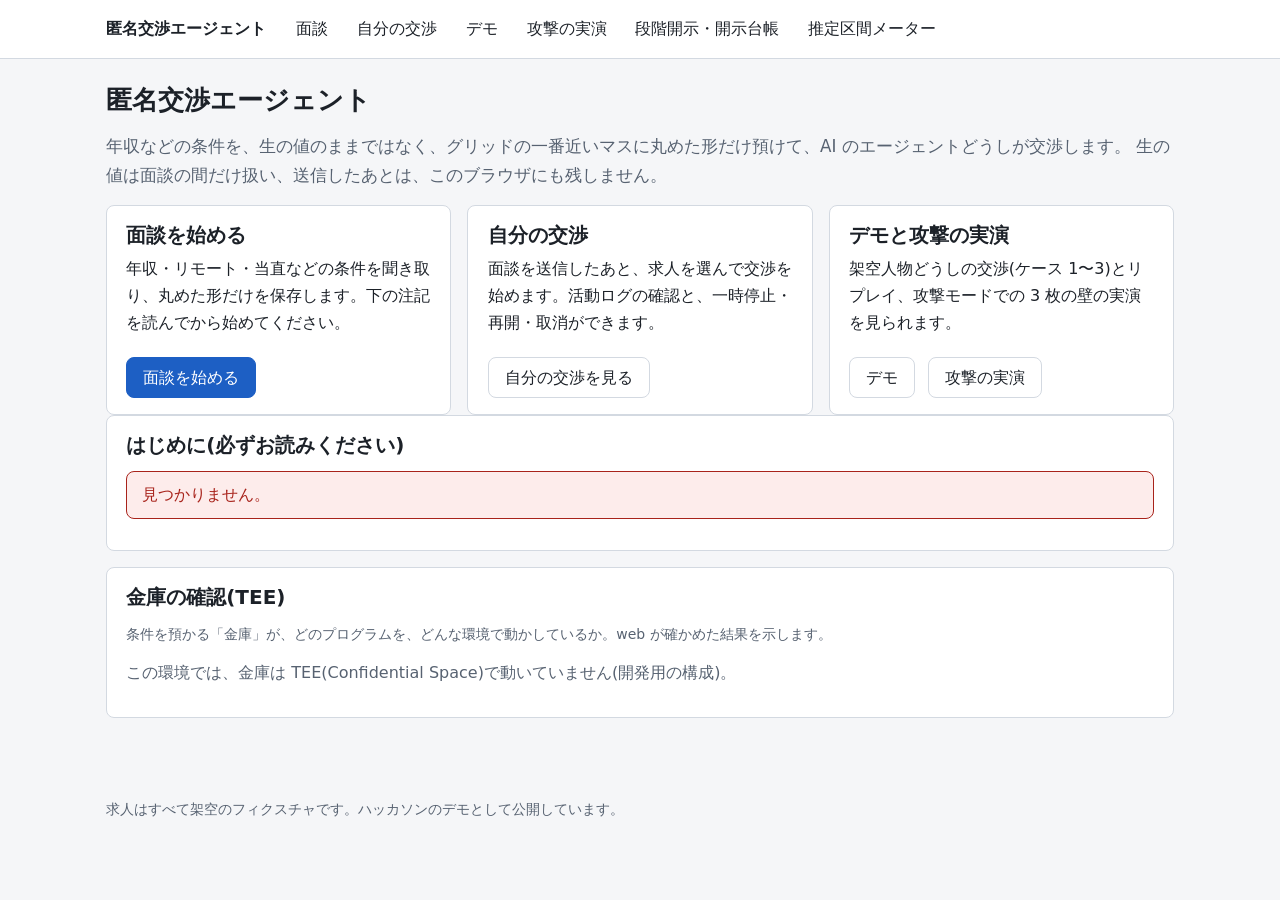
==== static/index.html @ fbdb7b8e "feat: 入口に「金庫の確認(TEE)」の区画（attestation の検証結果・claims・コミットとの対応・言えること/言えないこと・自分で確かめる手順。設計 §9 の 6） web の G" ====
<!doctype html>
<html lang="ja">
<head>
  <meta charset="utf-8">
  <meta name="viewport" content="width=device-width, initial-scale=1">
  <title>匿名交渉エージェント</title>
  <link rel="icon" href="data:,">
  <link rel="stylesheet" href="/static/app.css">
  <script type="module" src="/static/index.js"></script>
</head>
<body>
  <header class="site-header">
    <div class="inner">
      <a class="brand" href="/" aria-current="page">匿名交渉エージェント</a>
      <nav class="site-nav" aria-label="主なページ">
        <a href="/interview">面談</a>
        <a href="/me">自分の交渉</a>
        <a href="/demo">デモ</a>
        <a href="/attack">攻撃の実演</a>
        <a href="/me#slot-stages" data-slot="nav-stages">段階開示・開示台帳</a>
        <a href="/attack#slot-meter" data-slot="nav-meter">推定区間メーター</a>
      </nav>
    </div>
  </header>

  <main>
    <h1>匿名交渉エージェント</h1>
    <p class="lead">
      年収などの条件を、生の値のままではなく、グリッドの一番近いマスに丸めた形だけ預けて、AI のエージェントどうしが交渉します。
      生の値は面談の間だけ扱い、送信したあとは、このブラウザにも残しません。
    </p>

    <div class="grid cols-3">
      <section class="card link-card" aria-labelledby="start-title">
        <h2 id="start-title">面談を始める</h2>
        <p>年収・リモート・当直などの条件を聞き取り、丸めた形だけを保存します。下の注記を読んでから始めてください。</p>
        <a class="btn btn-primary" href="/interview">面談を始める</a>
      </section>
      <section class="card link-card" aria-labelledby="me-title">
        <h2 id="me-title">自分の交渉</h2>
        <p>面談を送信したあと、求人を選んで交渉を始めます。活動ログの確認と、一時停止・再開・取消ができます。</p>
        <a class="btn" href="/me">自分の交渉を見る</a>
      </section>
      <section class="card link-card" aria-labelledby="demo-title">
        <h2 id="demo-title">デモと攻撃の実演</h2>
        <p>架空人物どうしの交渉(ケース 1〜3)とリプレイ、攻撃モードでの 3 枚の壁の実演を見られます。</p>
        <div class="row">
          <a class="btn" href="/demo">デモ</a>
          <a class="btn" href="/attack">攻撃の実演</a>
        </div>
      </section>
    </div>

    <section class="card" id="notice" aria-labelledby="notice-title">
      <h2 id="notice-title">はじめに(必ずお読みください)</h2>
      <div id="notice-body"><p class="muted">読み込み中…</p></div>
    </section>

    <section class="card" id="tee" aria-labelledby="tee-title">
      <h2 id="tee-title">金庫の確認(TEE)</h2>
      <p class="small muted">
        条件を預かる「金庫」が、どのプログラムを、どんな環境で動かしているか。web が確かめた結果を示します。
      </p>
      <div id="tee-body"><p class="muted">読み込み中…</p></div>
    </section>
  </main>

  <footer class="site-footer">
    <p>求人はすべて架空のフィクスチャです。ハッカソンのデモとして公開しています。</p>
  </footer>
</body>
</html>
---- static/app.css ----
/* 画面の共通のスタイル。フレームワーク・CDN・外部フォントは使わない。HTML にインラインのスタイルは書かない(CSP: style-src 'self')。 */

:root {
  color-scheme: light dark;
  --bg: #f5f6f8;
  --surface: #ffffff;
  --surface-2: #eef0f4;
  --text: #1c2128;
  --muted: #576271;
  --border: #d3d9e1;
  --accent: #1d5fc4;
  --accent-text: #ffffff;
  --ok: #14693f;
  --ok-bg: #e2f3ea;
  --warn: #7d4a00;
  --warn-bg: #fff1d6;
  --danger: #a8231b;
  --danger-bg: #fdeceb;
  --info: #1a56b0;
  --info-bg: #e5edfa;
  --replay: #5e3592;
  --replay-bg: #efe6fa;
  --radius: 8px;
  --font: "Hiragino Sans", "Hiragino Kaku Gothic ProN", "Yu Gothic UI", "Yu Gothic", Meiryo, system-ui, -apple-system, "Segoe UI", sans-serif;
  --mono: ui-monospace, SFMono-Regular, Menlo, Consolas, "Courier New", monospace;
}

@media (prefers-color-scheme: dark) {
  :root {
    --bg: #11151a;
    --surface: #1a2027;
    --surface-2: #232b34;
    --text: #e6e9ee;
    --muted: #9ba6b3;
    --border: #35414e;
    --accent: #78a9f2;
    --accent-text: #0d1722;
    --ok: #62cc95;
    --ok-bg: #143323;
    --warn: #f0b95b;
    --warn-bg: #3a2a0c;
    --danger: #f1857d;
    --danger-bg: #3d1a18;
    --info: #86b2f4;
    --info-bg: #162a47;
    --replay: #c3a1f0;
    --replay-bg: #2c2040;
  }
}

* { box-sizing: border-box; }

html { -webkit-text-size-adjust: 100%; }

body {
  margin: 0;
  background: var(--bg);
  color: var(--text);
  font-family: var(--font);
  font-size: 16px;
  line-height: 1.7;
}

a { color: var(--accent); }
a:hover { text-decoration-thickness: 2px; }

:focus-visible { outline: 3px solid var(--accent); outline-offset: 2px; }

h1, h2, h3 { line-height: 1.35; margin: 0 0 0.6em; }
h1 { font-size: 1.6rem; }
h2 { font-size: 1.25rem; }
h3 { font-size: 1.05rem; }
p { margin: 0 0 0.9em; }
ul, ol { margin: 0 0 0.9em; padding-left: 1.4em; }
code, pre, textarea.mono { font-family: var(--mono); font-size: 0.88rem; }
details pre { max-height: 24rem; }
pre {
  margin: 0 0 0.9em;
  padding: 0.75em 0.9em;
  background: var(--surface-2);
  border: 1px solid var(--border);
  border-radius: var(--radius);
  overflow: auto;
  white-space: pre-wrap;
  word-break: break-word;
}

.muted { color: var(--muted); }
.small { font-size: 0.875rem; }
.hidden { display: none !important; }
[hidden] { display: none !important; }
.visually-hidden {
  position: absolute; width: 1px; height: 1px; margin: -1px; padding: 0; overflow: hidden;
  clip: rect(0 0 0 0); white-space: nowrap; border: 0;
}

/* ---- ページの枠 ---- */

.site-header {
  background: var(--surface);
  border-bottom: 1px solid var(--border);
}
.site-header .inner {
  max-width: 1100px;
  margin: 0 auto;
  padding: 0.7rem 1rem;
  display: flex;
  flex-wrap: wrap;
  align-items: center;
  gap: 0.5rem 1.2rem;
}
.brand { font-weight: 700; color: var(--text); text-decoration: none; }
.site-nav { display: flex; flex-wrap: wrap; gap: 0.25rem 0.4rem; }
.site-nav a {
  padding: 0.25rem 0.7rem;
  border-radius: 999px;
  text-decoration: none;
  color: var(--text);
}
.site-nav a:hover { background: var(--surface-2); }
.site-nav a[aria-current="page"] { background: var(--accent); color: var(--accent-text); }

main { max-width: 1100px; margin: 0 auto; padding: 1.5rem 1rem 4rem; }
.site-footer { max-width: 1100px; margin: 0 auto; padding: 0 1rem 2.5rem; color: var(--muted); font-size: 0.875rem; }

.lead { color: var(--muted); font-size: 1.05rem; }

/* ---- 部品 ---- */

.card {
  background: var(--surface);
  border: 1px solid var(--border);
  border-radius: var(--radius);
  padding: 1rem 1.2rem;
  margin: 0 0 1rem;
}
.card > :last-child { margin-bottom: 0; }
.card h2 { margin-top: 0; }

.grid { display: grid; gap: 1rem; }
.grid.cols-3 { grid-template-columns: repeat(auto-fit, minmax(240px, 1fr)); }
.grid.cols-2 { grid-template-columns: repeat(auto-fit, minmax(300px, 1fr)); }
.grid > .card { margin: 0; }

.link-card { display: flex; flex-direction: column; gap: 0.4rem; }
.link-card h2 { margin: 0; }
.link-card .btn { align-self: flex-start; margin-top: auto; }

.stack > * + * { margin-top: 0.8rem; }
.row { display: flex; flex-wrap: wrap; align-items: center; gap: 0.5rem 0.8rem; }
.row.between { justify-content: space-between; }

.btn {
  display: inline-block;
  font: inherit;
  padding: 0.45rem 1rem;
  border: 1px solid var(--border);
  border-radius: var(--radius);
  background: var(--surface);
  color: var(--text);
  cursor: pointer;
  text-decoration: none;
  line-height: 1.5;
}
.btn:hover { background: var(--surface-2); }
.btn:disabled, .btn[aria-disabled="true"] { opacity: 0.5; cursor: not-allowed; }
.btn-primary { background: var(--accent); border-color: var(--accent); color: var(--accent-text); }
.btn-primary:hover { background: var(--accent); filter: brightness(1.1); }
.btn-danger { border-color: var(--danger); color: var(--danger); }
.btn-danger:hover { background: var(--danger-bg); }
.btn-quiet { border-color: transparent; background: transparent; color: var(--accent); }
.btn-small { padding: 0.15rem 0.6rem; font-size: 0.875rem; }

.field { display: block; margin: 0 0 1rem; }
.field > .label { display: block; font-weight: 600; margin-bottom: 0.25rem; }
.field > .hint { display: block; color: var(--muted); font-size: 0.875rem; margin-top: 0.2rem; }
input[type="text"], input[type="number"], select, textarea {
  font: inherit;
  width: 100%;
  max-width: 100%;
  padding: 0.45rem 0.6rem;
  border: 1px solid var(--border);
  border-radius: var(--radius);
  background: var(--surface);
  color: var(--text);
}
input[type="number"] { max-width: 14rem; }
select { max-width: 24rem; }
textarea { min-height: 7rem; resize: vertical; }
textarea.mono { min-height: 16rem; line-height: 1.5; }
.counter { text-align: right; color: var(--muted); font-size: 0.8rem; }
.check { display: flex; gap: 0.5rem; align-items: flex-start; margin: 0 0 0.6rem; }
.check input { margin-top: 0.45rem; }

.msg {
  padding: 0.6rem 0.9rem;
  border-radius: var(--radius);
  border: 1px solid transparent;
  margin: 0 0 0.9rem;
}
.msg-error { background: var(--danger-bg); color: var(--danger); border-color: var(--danger); }
.msg-warn { background: var(--warn-bg); color: var(--warn); border-color: var(--warn); }
.msg-ok { background: var(--ok-bg); color: var(--ok); border-color: var(--ok); }
.msg-info { background: var(--info-bg); color: var(--info); border-color: var(--info); }

.badge {
  display: inline-block;
  padding: 0 0.55rem;
  border-radius: 999px;
  font-size: 0.8rem;
  font-weight: 600;
  border: 1px solid var(--border);
  background: var(--surface-2);
  color: var(--muted);
  white-space: nowrap;
}
.badge-ok { background: var(--ok-bg); color: var(--ok); border-color: var(--ok); }
.badge-warn { background: var(--warn-bg); color: var(--warn); border-color: var(--warn); }
.badge-danger { background: var(--danger-bg); color: var(--danger); border-color: var(--danger); }
.badge-info { background: var(--info-bg); color: var(--info); border-color: var(--info); }
.badge-replay { background: var(--replay-bg); color: var(--replay); border-color: var(--replay); }

.banner {
  padding: 0.7rem 1rem;
  border-radius: var(--radius);
  margin: 0 0 1rem;
  font-weight: 600;
  border: 2px solid;
}
.banner-replay { background: var(--replay-bg); color: var(--replay); border-color: var(--replay); }
.banner-live { background: var(--info-bg); color: var(--info); border-color: var(--info); }

.spinner {
  display: inline-block;
  width: 1em; height: 1em;
  border: 2px solid var(--border);
  border-top-color: var(--accent);
  border-radius: 50%;
  vertical-align: -0.15em;
  margin-right: 0.4em;
  animation: spin 0.9s linear infinite;
}
@keyframes spin { to { transform: rotate(360deg); } }
@media (prefers-reduced-motion: reduce) { .spinner { animation: none; } }

/* ---- 組み合わせ・活動ログ ---- */

.pkg { display: inline-flex; flex-wrap: wrap; gap: 0.25rem; vertical-align: middle; }
.chip {
  display: inline-flex;
  gap: 0.35em;
  padding: 0 0.5rem;
  border-radius: 6px;
  background: var(--surface-2);
  border: 1px solid var(--border);
  font-size: 0.85rem;
  line-height: 1.6;
}
.chip .chip-label { color: var(--muted); }

.activity { list-style: none; margin: 0; padding: 0; max-height: 32rem; overflow-y: auto; }
.activity:empty { display: none; }
.entry {
  display: grid;
  grid-template-columns: 2.6rem 1fr;
  gap: 0.1rem 0.6rem;
  padding: 0.5rem 0.2rem;
  border-bottom: 1px solid var(--border);
}
.entry:last-child { border-bottom: 0; }
.entry-seq { color: var(--muted); font-size: 0.8rem; text-align: right; padding-top: 0.15rem; }
.entry-head { display: flex; flex-wrap: wrap; align-items: center; gap: 0.3rem 0.6rem; }
.entry-actor { font-size: 0.8rem; color: var(--muted); }
.entry-action { font-weight: 700; }
.entry-body { grid-column: 2; }
.entry.actor-counterparty .entry-action { color: var(--info); }
.entry.actor-system { background: var(--surface-2); }
.entry.action-invalid .entry-action { color: var(--danger); }
.empty-note { color: var(--muted); margin: 0; }

.panels { display: grid; gap: 1rem; grid-template-columns: repeat(auto-fit, minmax(320px, 1fr)); }
.panels > .card { margin: 0; min-width: 0; }

.result-box {
  border: 2px solid var(--ok);
  background: var(--ok-bg);
  border-radius: var(--radius);
  padding: 0.7rem 1rem;
  margin: 0 0 1rem;
}
.result-box.none { border-color: var(--muted); background: var(--surface-2); }

/* ---- 面談の手順 ---- */

.steps {
  display: flex;
  flex-wrap: wrap;
  gap: 0.35rem;
  list-style: none;
  padding: 0;
  margin: 0 0 1.2rem;
  counter-reset: step;
}
.steps li { counter-increment: step; }
.steps button {
  font: inherit;
  font-size: 0.85rem;
  border: 1px solid var(--border);
  background: var(--surface);
  color: var(--muted);
  border-radius: 999px;
  padding: 0.1rem 0.7rem;
  cursor: default;
}
.steps button::before { content: counter(step) ". "; }
.steps button[aria-current="step"] { background: var(--accent); border-color: var(--accent); color: var(--accent-text); font-weight: 700; }
.steps button.done { color: var(--text); cursor: pointer; }
.steps button.done:hover { background: var(--surface-2); }

.pair { border-top: 1px solid var(--border); padding-top: 0.8rem; margin-top: 0.8rem; }
.option {
  border: 1px solid var(--border);
  border-radius: var(--radius);
  padding: 0.6rem 0.8rem;
  margin: 0.5rem 0;
  background: var(--surface);
}
.option .answers { display: flex; flex-wrap: wrap; gap: 0.3rem 1rem; margin-top: 0.4rem; }
.option label { display: inline-flex; gap: 0.35rem; align-items: center; cursor: pointer; }

.entry-row {
  display: flex;
  flex-wrap: wrap;
  gap: 0.4rem 0.8rem;
  align-items: center;
  padding: 0.5rem 0;
  border-bottom: 1px solid var(--border);
}
.entry-row:last-child { border-bottom: 0; }
.entry-row .sentence { flex: 1 1 18rem; }
.entry-row.inactive .sentence { text-decoration: line-through; color: var(--muted); }

.table-wrap { overflow-x: auto; }
table { border-collapse: collapse; width: 100%; font-size: 0.92rem; }
th, td { text-align: left; padding: 0.35rem 0.6rem; border-bottom: 1px solid var(--border); vertical-align: top; }
th { color: var(--muted); font-weight: 600; white-space: nowrap; }

.job-option { display: flex; gap: 0.6rem; align-items: flex-start; padding: 0.5rem 0; border-bottom: 1px solid var(--border); }
.job-option:last-child { border-bottom: 0; }
.job-option input { margin-top: 0.5rem; }

.neg-list { list-style: none; padding: 0; margin: 0; }
.neg-item { border: 1px solid var(--border); border-radius: var(--radius); margin: 0 0 0.5rem; background: var(--surface); }
.neg-item button {
  display: block; width: 100%; text-align: left; font: inherit; color: inherit;
  background: transparent; border: 0; padding: 0.6rem 0.8rem; cursor: pointer; border-radius: var(--radius);
}
.neg-item button:hover { background: var(--surface-2); }
.neg-item[aria-current="true"] { border-color: var(--accent); border-width: 2px; }

.me-layout { display: grid; gap: 1rem; grid-template-columns: minmax(260px, 1fr) minmax(0, 2fr); align-items: start; }
@media (max-width: 800px) { .me-layout { grid-template-columns: 1fr; } }

/* ---- 段階開示(stages.js) ---- */

.stage-identity { margin: 0 0 0.8rem; }
.stage-list { list-style: none; margin: 0 0 0.9rem; padding: 0; display: grid; gap: 0.6rem; }
.stage-step {
  border: 1px solid var(--border);
  border-left-width: 5px;
  border-radius: var(--radius);
  padding: 0.6rem 0.9rem;
  background: var(--surface);
}
.stage-step.stage-done { border-left-color: var(--ok); }
.stage-step.stage-current { border-left-color: var(--accent); }
.stage-step.stage-locked { border-left-color: var(--border); color: var(--muted); }
.stage-head { display: flex; flex-wrap: wrap; align-items: center; gap: 0.3rem 0.7rem; margin-bottom: 0.3rem; }
.stage-body > :last-child { margin-bottom: 0; }
.disclosure-box {
  border: 1px dashed var(--accent);
  border-radius: var(--radius);
  background: var(--info-bg);
  padding: 0.5rem 0.8rem;
  margin: 0.5rem 0;
}
.disclosure-box.simulated { border-color: var(--warn); background: var(--warn-bg); color: var(--warn); }
.disclosure-box > :last-child { margin-bottom: 0; }
.disclosure-text { white-space: pre-wrap; word-break: break-word; }
.meet-form { margin-top: 0.6rem; }

/* ---- 開示台帳(ledger.js) ---- */

.ledger-group { margin: 0 0 1rem; }
.ledger-group h3 { margin-bottom: 0.3rem; }
.ledger-list { list-style: none; margin: 0; padding: 0; }
.ledger-item {
  display: grid;
  grid-template-columns: 8.5rem 1fr;
  gap: 0.1rem 0.7rem;
  padding: 0.4rem 0;
  border-bottom: 1px solid var(--border);
}
.ledger-item:last-child { border-bottom: 0; }
.ledger-time { padding-top: 0.15rem; }
@media (max-width: 480px) { .ledger-item { grid-template-columns: 1fr; } }

/* ---- 並べて見る画面(panels.js) ---- */

.axis-list { list-style: none; margin: 0 0 0.8rem; padding: 0; }
.axis-row { display: flex; flex-wrap: wrap; gap: 0.3rem 0.8rem; padding: 0.35rem 0; border-bottom: 1px solid var(--border); }
.axis-row:last-child { border-bottom: 0; }
.axis-name { flex: 0 0 7rem; font-weight: 600; }
.axis-cells { display: inline-flex; flex-wrap: wrap; gap: 0.3rem; }
.hidden-list { margin: 0 0 0.9rem; }

/* ---- 推定区間メーター・シミュレーション(meter.js) ---- */

.meter-claim { font-size: 1.1rem; }
#slot-meter .table-wrap, #slot-simulation .table-wrap { margin-bottom: 0.9rem; }
#simulation-result { margin-top: 1rem; }
.meter { margin: 0.8rem 0 1.2rem; }
.meter-track { display: flex; gap: 2px; padding-bottom: 1.5rem; } /* 下に、目盛りの文字の場所 */
.meter-cell {
  position: relative;
  flex: 1 1 0;
  min-width: 0;
  height: 1.6rem;
  background: var(--surface-2);
  border: 1px solid var(--border);
  border-radius: 3px;
}
.meter-cell.in-range { background: var(--accent); border-color: var(--accent); }
.meter-cell.open-end { border-style: dashed; }
.meter-tick {
  position: absolute;
  top: 100%;
  right: 0;
  transform: translateX(50%);
  margin-top: 0.2rem;
  font-size: 0.7rem;
  color: var(--muted);
  white-space: nowrap;
}
.banner-simulation { background: var(--replay-bg); color: var(--replay); border-color: var(--replay); }

/* ---- 金庫の確認(tee.js) ---- */

#tee-body h3 { margin-top: 1.2rem; }
.tee-facts { margin: 0 0 0.9rem; }
.tee-fact {
  display: grid;
  grid-template-columns: minmax(9rem, 16rem) minmax(0, 1fr);
  gap: 0.1rem 0.8rem;
  padding: 0.35rem 0;
  border-bottom: 1px solid var(--border);
}
.tee-fact:last-child { border-bottom: 0; }
.tee-fact dt { color: var(--muted); }
.tee-fact dd { margin: 0; overflow-wrap: anywhere; } /* digest・証明書のハッシュは、途中で折り返す */
@media (max-width: 480px) { .tee-fact { grid-template-columns: 1fr; } }
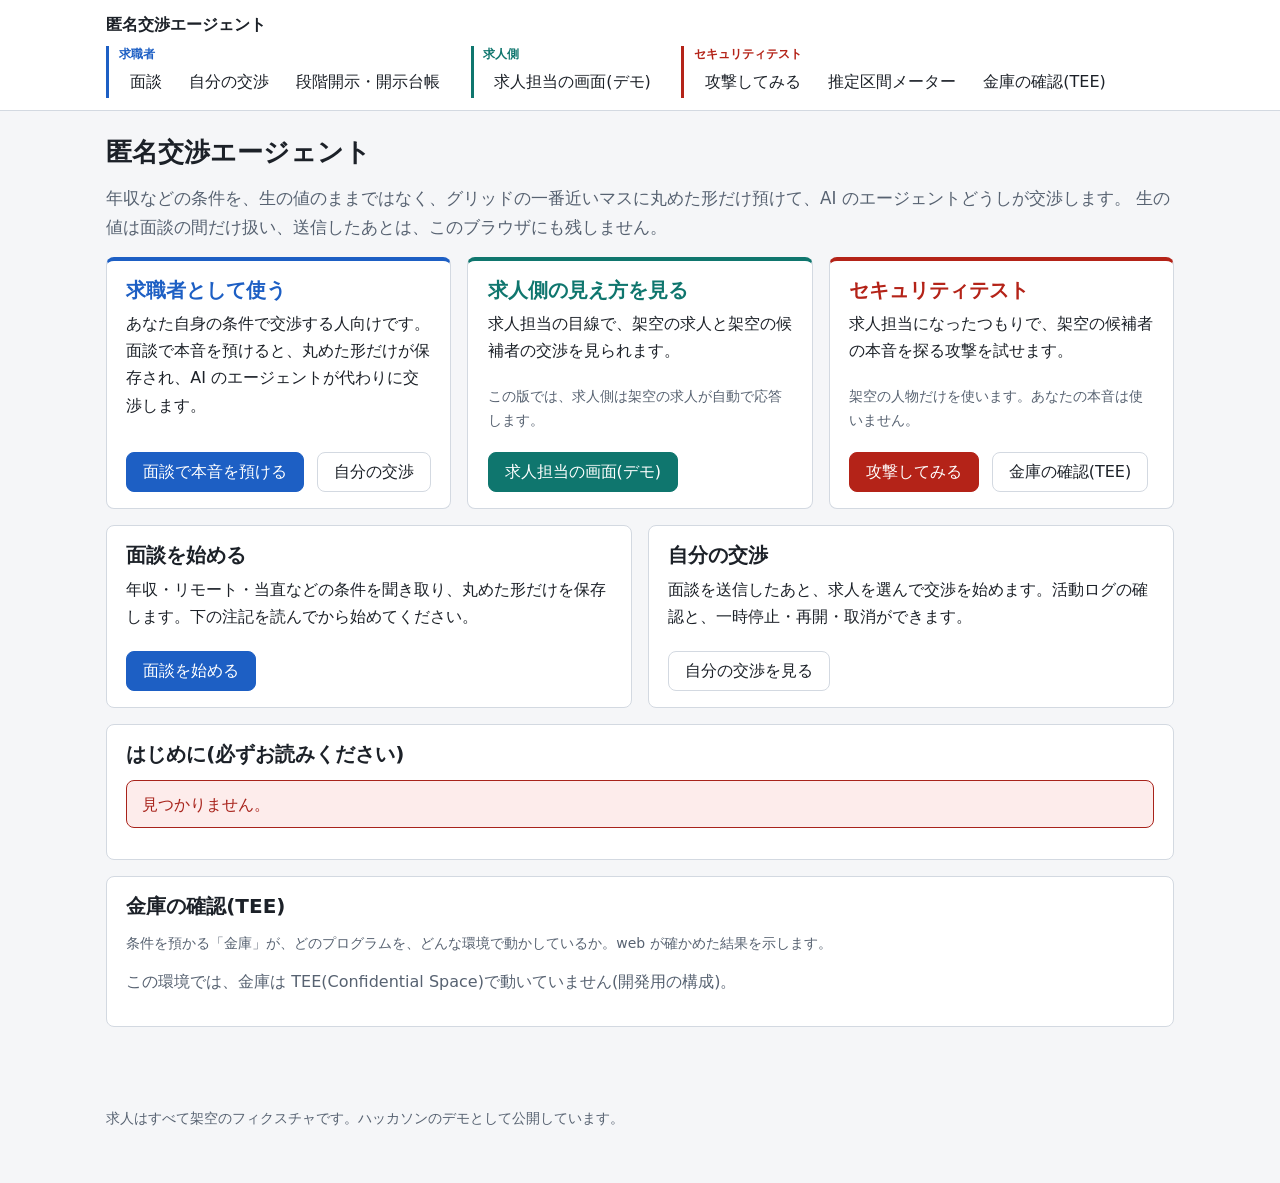
==== commit a23fcfd4: "feat: 画面を求職者・求人側・セキュリティテストの 3 つの場所に分ける（ナビ・入口・色と帯）、デモの視点の切り替えと 1 手 2 秒の再生と 1 行の要約、攻撃の画面を結果が先の順に - ナビを" ====
--- a/static/index.html
+++ b/static/index.html
@@ -13,12 +13,28 @@
     <div class="inner">
       <a class="brand" href="/" aria-current="page">匿名交渉エージェント</a>
       <nav class="site-nav" aria-label="主なページ">
-        <a href="/interview">面談</a>
-        <a href="/me">自分の交渉</a>
-        <a href="/demo">デモ</a>
-        <a href="/attack">攻撃の実演</a>
-        <a href="/me#slot-stages" data-slot="nav-stages">段階開示・開示台帳</a>
-        <a href="/attack#slot-meter" data-slot="nav-meter">推定区間メーター</a>
+        <div class="nav-group zone-seeker" role="group" aria-labelledby="nav-label-seeker">
+          <span class="nav-label" id="nav-label-seeker">求職者</span>
+          <div class="nav-links">
+            <a href="/interview">面談</a>
+            <a href="/me">自分の交渉</a>
+            <a href="/me#slot-stages" data-slot="nav-stages">段階開示・開示台帳</a>
+          </div>
+        </div>
+        <div class="nav-group zone-employer" role="group" aria-labelledby="nav-label-employer">
+          <span class="nav-label" id="nav-label-employer">求人側</span>
+          <div class="nav-links">
+            <a href="/demo">求人担当の画面(デモ)</a>
+          </div>
+        </div>
+        <div class="nav-group zone-security" role="group" aria-labelledby="nav-label-security">
+          <span class="nav-label" id="nav-label-security">セキュリティテスト</span>
+          <div class="nav-links">
+            <a href="/attack">攻撃してみる</a>
+            <a href="/attack#slot-meter" data-slot="nav-meter">推定区間メーター</a>
+            <a href="/#tee">金庫の確認(TEE)</a>
+          </div>
+        </div>
       </nav>
     </div>
   </header>
@@ -30,7 +46,35 @@
       生の値は面談の間だけ扱い、送信したあとは、このブラウザにも残しません。
     </p>
 
-    <div class="grid cols-3">
+    <div class="grid cols-3 spaced">
+      <section class="card link-card place-card zone-seeker" aria-labelledby="place-seeker-title">
+        <h2 id="place-seeker-title">求職者として使う</h2>
+        <p>あなた自身の条件で交渉する人向けです。面談で本音を預けると、丸めた形だけが保存され、AI のエージェントが代わりに交渉します。</p>
+        <div class="row">
+          <a class="btn btn-primary" href="/interview">面談で本音を預ける</a>
+          <a class="btn" href="/me">自分の交渉</a>
+        </div>
+      </section>
+      <section class="card link-card place-card zone-employer" aria-labelledby="place-employer-title">
+        <h2 id="place-employer-title">求人側の見え方を見る</h2>
+        <p>求人担当の目線で、架空の求人と架空の候補者の交渉を見られます。</p>
+        <p class="small muted">この版では、求人側は架空の求人が自動で応答します。</p>
+        <div class="row">
+          <a class="btn btn-primary" href="/demo">求人担当の画面(デモ)</a>
+        </div>
+      </section>
+      <section class="card link-card place-card zone-security" aria-labelledby="place-security-title">
+        <h2 id="place-security-title">セキュリティテスト</h2>
+        <p>求人担当になったつもりで、架空の候補者の本音を探る攻撃を試せます。</p>
+        <p class="small muted">架空の人物だけを使います。あなたの本音は使いません。</p>
+        <div class="row">
+          <a class="btn btn-primary" href="/attack">攻撃してみる</a>
+          <a class="btn" href="/#tee">金庫の確認(TEE)</a>
+        </div>
+      </section>
+    </div>
+
+    <div class="grid cols-2 spaced">
       <section class="card link-card" aria-labelledby="start-title">
         <h2 id="start-title">面談を始める</h2>
         <p>年収・リモート・当直などの条件を聞き取り、丸めた形だけを保存します。下の注記を読んでから始めてください。</p>
@@ -40,14 +84,6 @@
         <h2 id="me-title">自分の交渉</h2>
         <p>面談を送信したあと、求人を選んで交渉を始めます。活動ログの確認と、一時停止・再開・取消ができます。</p>
         <a class="btn" href="/me">自分の交渉を見る</a>
-      </section>
-      <section class="card link-card" aria-labelledby="demo-title">
-        <h2 id="demo-title">デモと攻撃の実演</h2>
-        <p>架空人物どうしの交渉(ケース 1〜3)とリプレイ、攻撃モードでの 3 枚の壁の実演を見られます。</p>
-        <div class="row">
-          <a class="btn" href="/demo">デモ</a>
-          <a class="btn" href="/attack">攻撃の実演</a>
-        </div>
       </section>
     </div>
 
--- a/static/app.css
+++ b/static/app.css
@@ -20,6 +20,13 @@
   --info-bg: #e5edfa;
   --replay: #5e3592;
   --replay-bg: #efe6fa;
+  /* 場所の色: 求職者(いまの --accent の青)・求人側(青緑)・セキュリティテスト(赤)。色の上の文字は、どの組も 4.5:1 以上(tests/test_ui_static.py が計算で確かめる) */
+  --zone-seeker: var(--accent);
+  --zone-seeker-bg: #e5edfa;
+  --zone-employer: #0f766e;
+  --zone-employer-bg: #e0f2f1;
+  --zone-security: #b42318;
+  --zone-security-bg: #fef3f2;
   --radius: 8px;
   --font: "Hiragino Sans", "Hiragino Kaku Gothic ProN", "Yu Gothic UI", "Yu Gothic", Meiryo, system-ui, -apple-system, "Segoe UI", sans-serif;
   --mono: ui-monospace, SFMono-Regular, Menlo, Consolas, "Courier New", monospace;
@@ -45,8 +52,19 @@
     --info-bg: #162a47;
     --replay: #c3a1f0;
     --replay-bg: #2c2040;
+    --zone-seeker: var(--accent);
+    --zone-seeker-bg: #162a47;
+    --zone-employer: #5eead4;
+    --zone-employer-bg: #0f2e2b;
+    --zone-security: #f97066;
+    --zone-security-bg: #3a1512;
   }
 }
+
+/* 場所の class(body・ナビの組・入口のカードに付ける)。--zone と --zone-bg が、その要素の下で、その場所の色になる。 */
+.zone-seeker { --zone: var(--zone-seeker); --zone-bg: var(--zone-seeker-bg); }
+.zone-employer { --zone: var(--zone-employer); --zone-bg: var(--zone-employer-bg); }
+.zone-security { --zone: var(--zone-security); --zone-bg: var(--zone-security-bg); }
 
 * { box-sizing: border-box; }
 
@@ -66,10 +84,11 @@
 
 :focus-visible { outline: 3px solid var(--accent); outline-offset: 2px; }
 
-h1, h2, h3 { line-height: 1.35; margin: 0 0 0.6em; }
+h1, h2, h3, h4 { line-height: 1.35; margin: 0 0 0.6em; }
 h1 { font-size: 1.6rem; }
 h2 { font-size: 1.25rem; }
 h3 { font-size: 1.05rem; }
+h4 { font-size: 1rem; }
 p { margin: 0 0 0.9em; }
 ul, ol { margin: 0 0 0.9em; padding-left: 1.4em; }
 code, pre, textarea.mono { font-family: var(--mono); font-size: 0.88rem; }
@@ -110,15 +129,31 @@
   gap: 0.5rem 1.2rem;
 }
 .brand { font-weight: 700; color: var(--text); text-decoration: none; }
-.site-nav { display: flex; flex-wrap: wrap; gap: 0.25rem 0.4rem; }
+
+/* ナビ: 求職者・求人側・セキュリティテストの 3 つの組。組ごとに小さなラベルと、場所の色の線。狭い画面では、組も、組の中のリンクも折り返す */
+.site-nav { display: flex; flex-wrap: wrap; gap: 0.5rem 1.2rem; min-width: 0; }
+.nav-group {
+  display: flex;
+  flex-direction: column;
+  gap: 0.1rem;
+  min-width: 0;
+  padding-left: 0.6rem;
+  border-left: 3px solid var(--zone);
+}
+.nav-label { font-size: 0.75rem; font-weight: 700; line-height: 1.4; color: var(--zone); }
+.nav-links { display: flex; flex-wrap: wrap; gap: 0.2rem 0.3rem; }
 .site-nav a {
-  padding: 0.25rem 0.7rem;
+  padding: 0.2rem 0.7rem;
   border-radius: 999px;
   text-decoration: none;
   color: var(--text);
 }
-.site-nav a:hover { background: var(--surface-2); }
-.site-nav a[aria-current="page"] { background: var(--accent); color: var(--accent-text); }
+.site-nav a:hover { background: var(--zone-bg); }
+.site-nav a[aria-current="page"] { background: var(--zone); color: var(--accent-text); }
+
+/* ページ上部の帯(デモ・攻撃の画面)。そのページの場所の色(body の zone-* の class) */
+.zone-band { background: var(--zone-bg); color: var(--zone); border-bottom: 2px solid var(--zone); }
+.zone-band .inner { max-width: 1100px; margin: 0 auto; padding: 0.55rem 1rem; font-weight: 600; }
 
 main { max-width: 1100px; margin: 0 auto; padding: 1.5rem 1rem 4rem; }
 .site-footer { max-width: 1100px; margin: 0 auto; padding: 0 1rem 2.5rem; color: var(--muted); font-size: 0.875rem; }
@@ -141,10 +176,17 @@
 .grid.cols-3 { grid-template-columns: repeat(auto-fit, minmax(240px, 1fr)); }
 .grid.cols-2 { grid-template-columns: repeat(auto-fit, minmax(300px, 1fr)); }
 .grid > .card { margin: 0; }
+.grid.spaced { margin-bottom: 1rem; }
 
 .link-card { display: flex; flex-direction: column; gap: 0.4rem; }
 .link-card h2 { margin: 0; }
 .link-card .btn { align-self: flex-start; margin-top: auto; }
+.link-card > .row { margin-top: auto; }
+
+/* 入口の 3 枚のカード(求職者・求人側・セキュリティテスト)。場所の色の線と見出し、主なボタンも場所の色 */
+.place-card { border-top: 4px solid var(--zone); }
+.place-card h2 { color: var(--zone); }
+.place-card .btn-primary { background: var(--zone); border-color: var(--zone); color: var(--accent-text); }
 
 .stack > * + * { margin-top: 0.8rem; }
 .row { display: flex; flex-wrap: wrap; align-items: center; gap: 0.5rem 0.8rem; }
@@ -257,28 +299,38 @@
   line-height: 1.6;
 }
 .chip .chip-label { color: var(--muted); }
-
+/* 同じ画面の直前の組み合わせから変わった項目(色だけに頼らず、太字と線の太さでも分かるようにする) */
+.chip.chip-changed { background: var(--info-bg); border-color: var(--accent); box-shadow: inset 0 0 0 1px var(--accent); font-weight: 700; }
+.chip.chip-changed .chip-label { color: var(--info); }
+
+/* 活動ログの 1 件: 1 行の要約(entry-line)が先。組み合わせの 7 項目は、1 行目を押すと開く(details)。 */
 .activity { list-style: none; margin: 0; padding: 0; max-height: 32rem; overflow-y: auto; }
 .activity:empty { display: none; }
 .entry {
   display: grid;
-  grid-template-columns: 2.6rem 1fr;
+  grid-template-columns: 2.6rem minmax(0, 1fr);
   gap: 0.1rem 0.6rem;
   padding: 0.5rem 0.2rem;
   border-bottom: 1px solid var(--border);
 }
 .entry:last-child { border-bottom: 0; }
 .entry-seq { color: var(--muted); font-size: 0.8rem; text-align: right; padding-top: 0.15rem; }
-.entry-head { display: flex; flex-wrap: wrap; align-items: center; gap: 0.3rem 0.6rem; }
-.entry-actor { font-size: 0.8rem; color: var(--muted); }
-.entry-action { font-weight: 700; }
-.entry-body { grid-column: 2; }
-.entry.actor-counterparty .entry-action { color: var(--info); }
+.entry-main { min-width: 0; }
+.entry-head { overflow-wrap: anywhere; }
+.entry-line { font-weight: 700; }
+.entry-actor { margin-left: 0.6rem; font-size: 0.8rem; color: var(--muted); }
+.entry-details > summary { cursor: pointer; }
+.entry-details[open] > summary { margin-bottom: 0.35rem; }
+.entry-table { margin: 0 0 0.2rem; }
+.entry-body { margin-top: 0.15rem; }
+.entry-body > * + * { margin-top: 0.2rem; }
+.entry.actor-counterparty .entry-line { color: var(--info); }
 .entry.actor-system { background: var(--surface-2); }
-.entry.action-invalid .entry-action { color: var(--danger); }
+.entry.action-invalid .entry-line { color: var(--danger); }
 .empty-note { color: var(--muted); margin: 0; }
 
 .panels { display: grid; gap: 1rem; grid-template-columns: repeat(auto-fit, minmax(320px, 1fr)); }
+.panels.panels-single { grid-template-columns: minmax(0, 1fr); }
 .panels > .card { margin: 0; min-width: 0; }
 
 .result-box {
@@ -459,3 +511,20 @@
 .tee-fact dt { color: var(--muted); }
 .tee-fact dd { margin: 0; overflow-wrap: anywhere; } /* digest・証明書のハッシュは、途中で折り返す */
 @media (max-width: 480px) { .tee-fact { grid-template-columns: 1fr; } }
+
+/* ---- デモ: 視点の切り替え(求人側の画面・求職者の画面・並べて比べる) ---- */
+
+.view-switch { display: flex; flex-wrap: wrap; gap: 0.4rem; margin: 0 0 0.6rem; }
+.view-switch .btn[aria-pressed="true"] { background: var(--zone); border-color: var(--zone); color: var(--accent-text); font-weight: 700; }
+.view-note { margin: 0 0 1rem; }
+
+/* ---- 攻撃の画面: 結果が先(実演 → メーターとシミュレーションの比べ → 自分の言葉 → 3 枚の壁) ---- */
+
+.part-title { margin: 1.8rem 0 0.8rem; font-size: 1.35rem; }
+/* 広い画面では横に 2 つ、狭い画面では縦に並べる(min() で、狭い画面でも枠からはみ出さない) */
+.compare { display: grid; gap: 1rem; grid-template-columns: repeat(auto-fit, minmax(min(100%, 420px), 1fr)); margin: 0 0 1rem; }
+.compare > .card { margin: 0; min-width: 0; }
+.examples { display: flex; flex-wrap: wrap; gap: 0.4rem; margin: 0 0 0.8rem; }
+.examples .btn { text-align: left; }
+details.wall > summary { cursor: pointer; font-weight: 700; font-size: 1.05rem; }
+details.wall[open] > summary { margin-bottom: 0.8rem; }
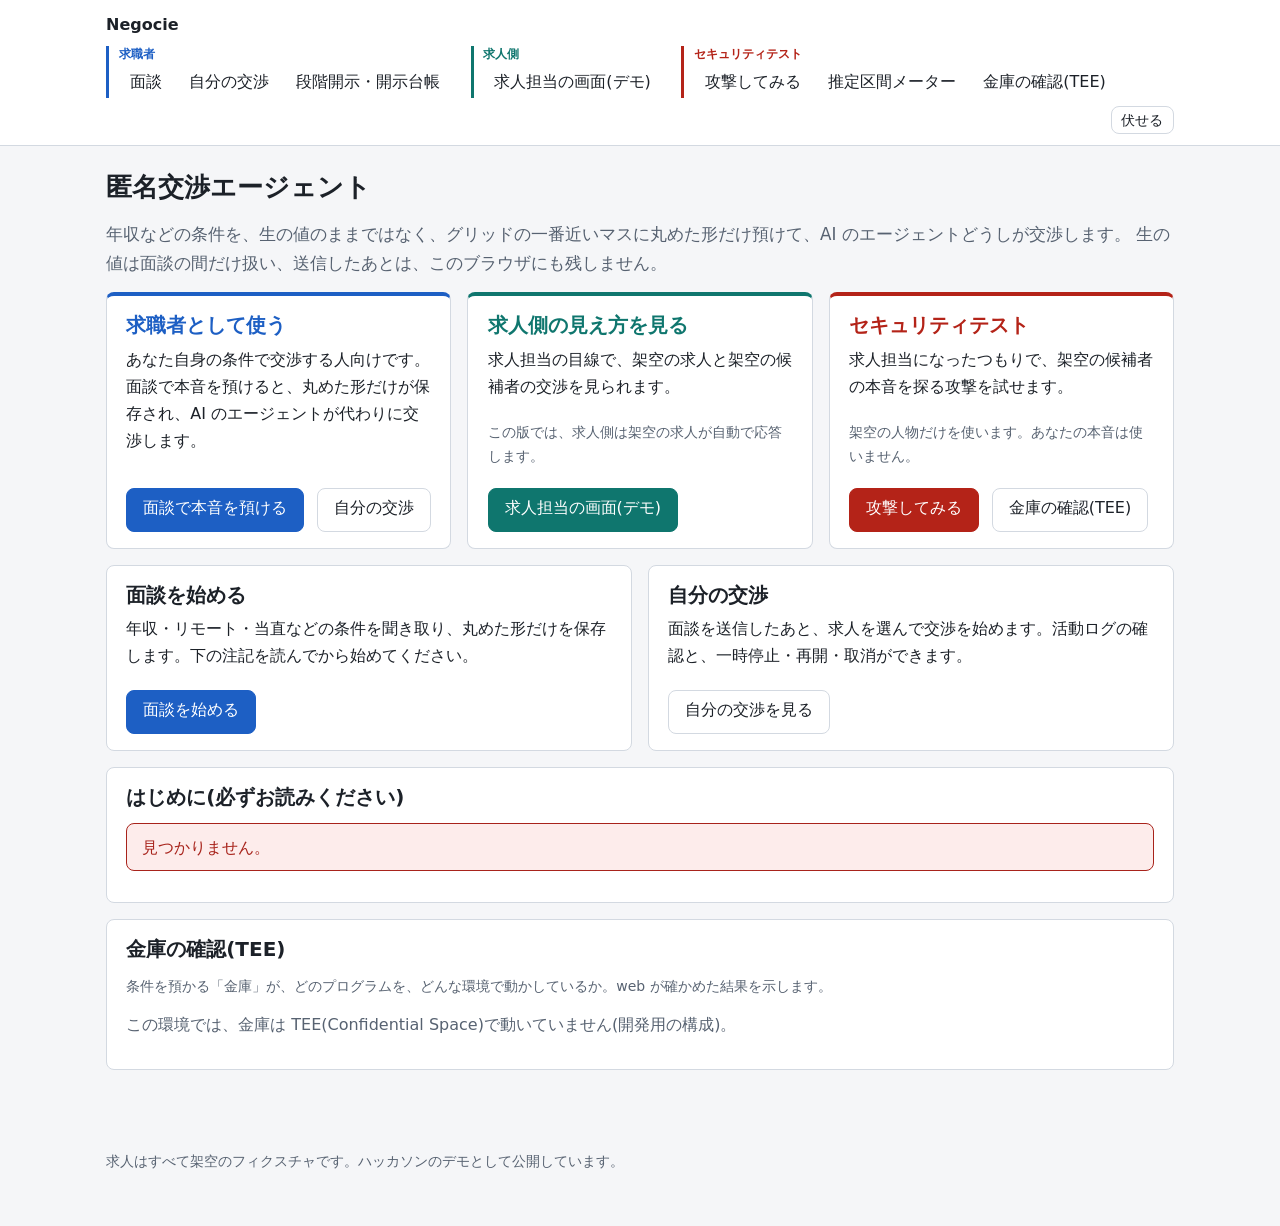
==== commit caed82d2: "feat(ui): Negocie の共通層（トークン・伏せる・現在地と状態の箱・製品名と題名）を 5 ページに入れる DESIGN.md §4.11・§6・§9。ナビの 3 つの組・入口のカード・帯" ====
--- a/static/index.html
+++ b/static/index.html
@@ -3,7 +3,7 @@
 <head>
   <meta charset="utf-8">
   <meta name="viewport" content="width=device-width, initial-scale=1">
-  <title>匿名交渉エージェント</title>
+  <title>Negocie</title>
   <link rel="icon" href="data:,">
   <link rel="stylesheet" href="/static/app.css">
   <script type="module" src="/static/index.js"></script>
@@ -11,7 +11,7 @@
 <body>
   <header class="site-header">
     <div class="inner">
-      <a class="brand" href="/" aria-current="page">匿名交渉エージェント</a>
+      <a class="brand" href="/" aria-current="page">Negocie</a>
       <nav class="site-nav" aria-label="主なページ">
         <div class="nav-group zone-seeker" role="group" aria-labelledby="nav-label-seeker">
           <span class="nav-label" id="nav-label-seeker">求職者</span>
@@ -36,6 +36,7 @@
           </div>
         </div>
       </nav>
+      <button id="veil-button" class="btn btn-small veil-button" type="button" aria-controls="veil">伏せる</button>
     </div>
   </header>
 
@@ -104,5 +105,6 @@
   <footer class="site-footer">
     <p>求人はすべて架空のフィクスチャです。ハッカソンのデモとして公開しています。</p>
   </footer>
+  <div id="veil" class="veil" hidden tabindex="0" role="button" aria-label="伏せています。押すと画面に戻ります"></div>
 </body>
 </html>
--- a/static/app.css
+++ b/static/app.css
@@ -528,3 +528,99 @@
 .examples .btn { text-align: left; }
 details.wall > summary { cursor: pointer; font-weight: 700; font-size: 1.05rem; }
 details.wall[open] > summary { margin-bottom: 0.8rem; }
+
+/* ======================================================================
+   Negocie(製品版の UX。DESIGN.md §9)。ここから下は、共通層の追加。上の既存の決まり(場所の色・ナビ・部品)は変えない。
+   ====================================================================== */
+
+:root {
+  --space-1: 4px; --space-2: 8px; --space-3: 12px; --space-4: 16px; --space-5: 24px; --space-6: 32px;
+  --tap: 44px;           /* タップ領域の最小(DESIGN.md §9) */
+  --text-body: 16px;     /* 本文 */
+  --text-small: 14px;    /* 補足。これより小さくしない */
+  --text-title: 20px;    /* 画面の見出し */
+  --text-question: 18px; /* 面談の 1 問 */
+  --text-figure: 24px;   /* 見込み・幅などの数値の強調 */
+}
+
+/* 伏せる(DESIGN.md §4.11): ヘッダの右上の同じ位置にあるボタン。押すと画面全体を地の色 1 色で覆い、どこかをタップすると戻る。 */
+.veil-button { margin-left: auto; min-height: var(--tap); min-width: var(--tap); }
+.veil {
+  position: fixed;
+  inset: 0;
+  z-index: 1000;
+  background: var(--bg);
+  cursor: pointer;
+}
+
+/* ボタン: 片手で届く大きさ。主要アクションは幅いっぱい・高さ 48px(.btn-wide)。 */
+.btn { min-height: var(--tap); }
+.btn-small { min-height: 0; }
+.btn-wide { display: block; width: 100%; min-height: 48px; text-align: center; }
+.row > .btn-wide { flex: 1 1 100%; }
+
+/* 入口(オンボーディング。DESIGN.md §4.1): 製品名、一言、3 行の注記、主要アクション 1 つ。装飾しない。 */
+.hero { margin: 0 0 var(--space-5); }
+.hero h1 { font-size: 2rem; margin-bottom: 0.2em; }
+.hero .reading { font-size: var(--text-small); color: var(--muted); font-weight: 400; margin-left: 0.4em; }
+.hero .tagline { font-size: 1.15rem; margin: 0 0 var(--space-4); }
+.hero .promises { margin: 0 0 var(--space-4); padding-left: 1.2em; }
+.hero .promises li { margin-bottom: 0.2em; }
+.hero .cta { max-width: 28rem; }
+
+/* 現在地(DESIGN.md §6): いま・次に・あなたが決めること、の 3 行。交渉状況の上に固定で出す。 */
+.where {
+  display: grid;
+  grid-template-columns: 7.5rem minmax(0, 1fr);
+  gap: var(--space-1) var(--space-3);
+  padding: var(--space-3) var(--space-4);
+  border: 1px solid var(--border);
+  border-left: 4px solid var(--accent);
+  border-radius: var(--radius);
+  background: var(--surface);
+  margin: 0 0 var(--space-4);
+}
+.where dt { color: var(--muted); font-size: var(--text-small); padding-top: 0.15em; }
+.where dd { margin: 0; }
+.where dd.yours { font-weight: 600; }
+@media (max-width: 480px) { .where { grid-template-columns: 1fr; } .where dt { padding-top: var(--space-2); } }
+
+/* 状態の箱(DESIGN.md §4): 空・待ち・エラー・成功を、同じ見た目で。文言は §8。 */
+.state { padding: var(--space-3) var(--space-4); border-radius: var(--radius); border: 1px solid var(--border); margin: 0 0 var(--space-4); }
+.state-empty { color: var(--muted); background: var(--surface-2); }
+.state-waiting { background: var(--info-bg); color: var(--info); border-color: var(--info); }
+.state-error { background: var(--danger-bg); color: var(--danger); border-color: var(--danger); }
+.state-ok { background: var(--ok-bg); color: var(--ok); border-color: var(--ok); }
+.state > :last-child { margin-bottom: 0; }
+.state .state-title { font-weight: 700; display: block; margin-bottom: 0.15em; }
+
+/* あなたの番(ホームの最上段。DESIGN.md §4.3)。期限は時刻で書く。 */
+.your-turn { border: 2px solid var(--warn); background: var(--warn-bg); color: var(--warn); border-radius: var(--radius); padding: var(--space-3) var(--space-4); margin: 0 0 var(--space-4); }
+.your-turn > :last-child { margin-bottom: 0; }
+
+/* 自分の交渉の中の画面切り替え(DESIGN.md §4.3〜§4.8。1 画面 1 目的)。<nav> は 1 ページに 1 つ(主なページ)なので、ここは group。 */
+.subnav { display: flex; flex-wrap: wrap; gap: var(--space-2); margin: 0 0 var(--space-4); }
+.subnav a {
+  display: inline-flex; align-items: center; min-height: var(--tap); padding: 0 var(--space-4);
+  border: 1px solid var(--border); border-radius: 999px; background: var(--surface); color: var(--text); text-decoration: none;
+}
+.subnav a[aria-current="true"] { background: var(--accent); border-color: var(--accent); color: var(--accent-text); font-weight: 700; }
+.view[hidden] { display: none !important; }
+.back-link { display: inline-flex; align-items: center; min-height: var(--tap); margin: 0 0 var(--space-3); }
+
+/* 数値の強調(見込み・幅・件数)。評価の語は使わない。 */
+.figure { font-size: var(--text-figure); font-weight: 600; line-height: 1.3; }
+
+/* 面談の 1 問 1 画面(DESIGN.md §4.2): 問いは 18px・600。進み具合は上の .steps(既存)。 */
+.question { font-size: var(--text-question); font-weight: 600; margin: 0 0 var(--space-3); }
+.answers-2 { display: grid; grid-template-columns: 1fr 1fr; gap: var(--space-2); }
+.answers-2 .btn { min-height: 48px; }
+@media (max-width: 360px) { .answers-2 { grid-template-columns: 1fr; } }
+
+/* 求人の一覧(DESIGN.md §4.4)。判定は出さない。公開条件と、本人の「最悪ここまで」を並べる。 */
+.job-card { margin: 0 0 var(--space-3); }
+.job-card h3 { margin: 0 0 0.2em; }
+.job-meta { color: var(--muted); font-size: var(--text-small); margin: 0 0 var(--space-2); }
+
+/* 補足の文字は 14px より小さくしない */
+.small { font-size: var(--text-small); }
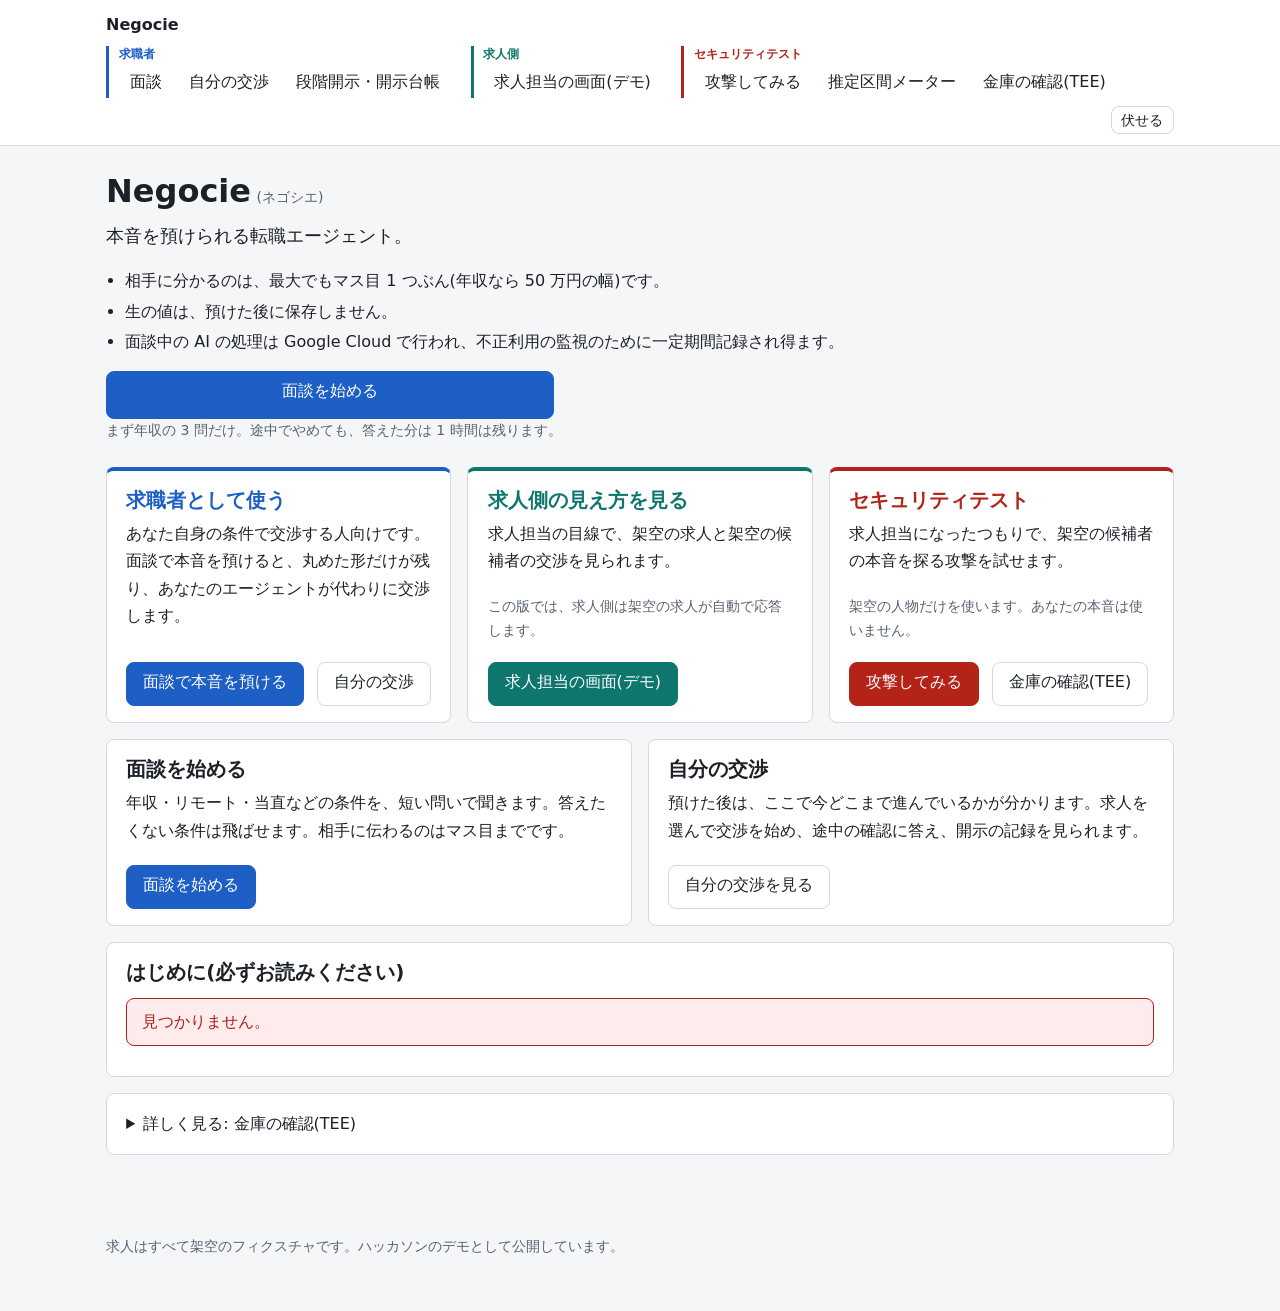
==== commit 49fcc6b1: "feat(ui): 入口をオンボーディング（製品名・一言・3 行の約束・主要アクション 1 つ）に、自分の交渉を 5 つの画面（ホーム・求人・交渉状況・開示設定・削除）の切り替えに DESIGN.md" ====
--- a/static/index.html
+++ b/static/index.html
@@ -41,16 +41,22 @@
   </header>
 
   <main>
-    <h1>匿名交渉エージェント</h1>
-    <p class="lead">
-      年収などの条件を、生の値のままではなく、グリッドの一番近いマスに丸めた形だけ預けて、AI のエージェントどうしが交渉します。
-      生の値は面談の間だけ扱い、送信したあとは、このブラウザにも残しません。
-    </p>
+    <section class="hero" aria-labelledby="hero-title">
+      <h1 id="hero-title">Negocie<span class="reading">(ネゴシエ)</span></h1>
+      <p class="tagline">本音を預けられる転職エージェント。</p>
+      <ul class="promises">
+        <li>相手に分かるのは、最大でもマス目 1 つぶん(年収なら 50 万円の幅)です。</li>
+        <li>生の値は、預けた後に保存しません。</li>
+        <li>面談中の AI の処理は Google Cloud で行われ、不正利用の監視のために一定期間記録され得ます。</li>
+      </ul>
+      <div class="cta"><a class="btn btn-primary btn-wide" href="/interview">面談を始める</a></div>
+      <p class="small muted">まず年収の 3 問だけ。途中でやめても、答えた分は 1 時間は残ります。</p>
+    </section>
 
     <div class="grid cols-3 spaced">
       <section class="card link-card place-card zone-seeker" aria-labelledby="place-seeker-title">
         <h2 id="place-seeker-title">求職者として使う</h2>
-        <p>あなた自身の条件で交渉する人向けです。面談で本音を預けると、丸めた形だけが保存され、AI のエージェントが代わりに交渉します。</p>
+        <p>あなた自身の条件で交渉する人向けです。面談で本音を預けると、丸めた形だけが残り、あなたのエージェントが代わりに交渉します。</p>
         <div class="row">
           <a class="btn btn-primary" href="/interview">面談で本音を預ける</a>
           <a class="btn" href="/me">自分の交渉</a>
@@ -78,12 +84,12 @@
     <div class="grid cols-2 spaced">
       <section class="card link-card" aria-labelledby="start-title">
         <h2 id="start-title">面談を始める</h2>
-        <p>年収・リモート・当直などの条件を聞き取り、丸めた形だけを保存します。下の注記を読んでから始めてください。</p>
+        <p>年収・リモート・当直などの条件を、短い問いで聞きます。答えたくない条件は飛ばせます。相手に伝わるのはマス目までです。</p>
         <a class="btn btn-primary" href="/interview">面談を始める</a>
       </section>
       <section class="card link-card" aria-labelledby="me-title">
         <h2 id="me-title">自分の交渉</h2>
-        <p>面談を送信したあと、求人を選んで交渉を始めます。活動ログの確認と、一時停止・再開・取消ができます。</p>
+        <p>預けた後は、ここで今どこまで進んでいるかが分かります。求人を選んで交渉を始め、途中の確認に答え、開示の記録を見られます。</p>
         <a class="btn" href="/me">自分の交渉を見る</a>
       </section>
     </div>
@@ -93,13 +99,17 @@
       <div id="notice-body"><p class="muted">読み込み中…</p></div>
     </section>
 
-    <section class="card" id="tee" aria-labelledby="tee-title">
-      <h2 id="tee-title">金庫の確認(TEE)</h2>
-      <p class="small muted">
-        条件を預かる「金庫」が、どのプログラムを、どんな環境で動かしているか。web が確かめた結果を示します。
-      </p>
-      <div id="tee-body"><p class="muted">読み込み中…</p></div>
-    </section>
+    <details class="card" id="more">
+      <summary>詳しく見る: 金庫の確認(TEE)</summary>
+      <section id="tee" aria-labelledby="tee-title">
+        <h2 id="tee-title">金庫の確認(TEE)</h2>
+        <p class="small muted">
+          条件を預かる「金庫」が、どのプログラムを、どんな環境で動かしているか。運営者の web が確かめた結果を示します。
+          金庫の中身を運営者も見られない仕組み(TEE)で動いているかどうかが分かります。
+        </p>
+        <div id="tee-body"><p class="muted">読み込み中…</p></div>
+      </section>
+    </details>
   </main>
 
   <footer class="site-footer">
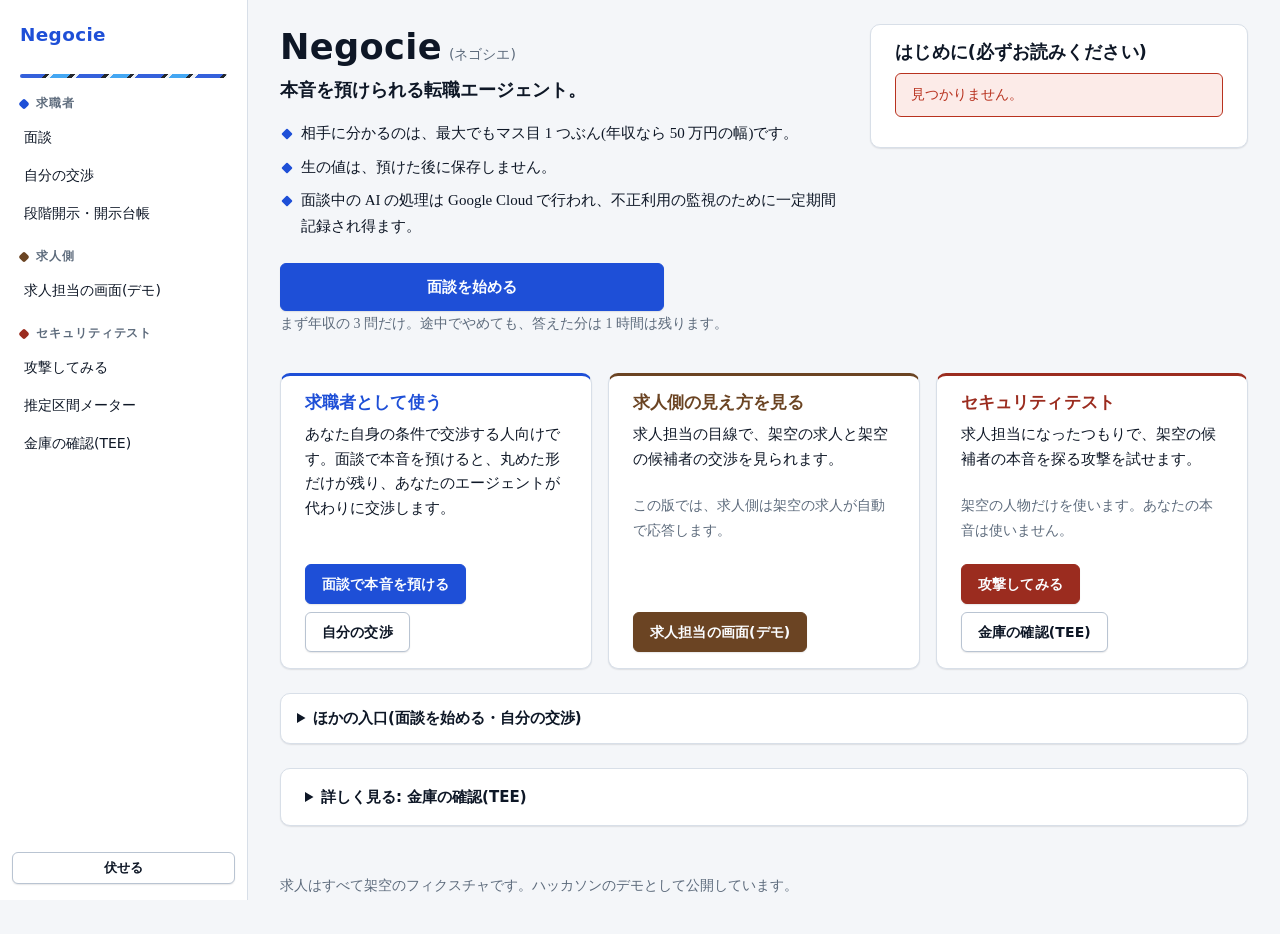
==== commit ab9b90b5: "feat(ui): CRM 風の 2 カラム（左にサイドバーの案内、右に本文）と Blue Jay の配色に作り替え。自分の交渉はダッシュボード（統計タイル・概要・求人・求人分析〔サンプル〕・交渉・開" ====
--- a/static/index.html
+++ b/static/index.html
@@ -12,7 +12,10 @@
   <header class="site-header">
     <div class="inner">
       <a class="brand" href="/" aria-current="page">Negocie</a>
-      <nav class="site-nav" aria-label="主なページ">
+      <span class="feather-bar brand-mark" aria-hidden="true"></span>
+      <button id="nav-toggle" class="btn btn-small nav-toggle" type="button" aria-expanded="false" aria-controls="site-nav">メニュー</button>
+      <button id="veil-button" class="btn btn-small veil-button" type="button" aria-controls="veil">伏せる</button>
+      <nav class="site-nav" id="site-nav" aria-label="主なページ">
         <div class="nav-group zone-seeker" role="group" aria-labelledby="nav-label-seeker">
           <span class="nav-label" id="nav-label-seeker">求職者</span>
           <div class="nav-links">
@@ -36,11 +39,10 @@
           </div>
         </div>
       </nav>
-      <button id="veil-button" class="btn btn-small veil-button" type="button" aria-controls="veil">伏せる</button>
     </div>
   </header>
 
-  <main>
+  <main class="entrance-page">
     <section class="hero" aria-labelledby="hero-title">
       <h1 id="hero-title">Negocie<span class="reading">(ネゴシエ)</span></h1>
       <p class="tagline">本音を預けられる転職エージェント。</p>
@@ -50,10 +52,10 @@
         <li>面談中の AI の処理は Google Cloud で行われ、不正利用の監視のために一定期間記録され得ます。</li>
       </ul>
       <div class="cta"><a class="btn btn-primary btn-wide" href="/interview">面談を始める</a></div>
-      <p class="small muted">まず年収の 3 問だけ。途中でやめても、答えた分は 1 時間は残ります。</p>
+      <p class="note">まず年収の 3 問だけ。途中でやめても、答えた分は 1 時間は残ります。</p>
     </section>
 
-    <div class="grid cols-3 spaced">
+    <div class="grid cols-3 places">
       <section class="card link-card place-card zone-seeker" aria-labelledby="place-seeker-title">
         <h2 id="place-seeker-title">求職者として使う</h2>
         <p>あなた自身の条件で交渉する人向けです。面談で本音を預けると、丸めた形だけが残り、あなたのエージェントが代わりに交渉します。</p>
@@ -81,6 +83,8 @@
       </section>
     </div>
 
+    <details class="card compact" id="more">
+      <summary>ほかの入口(面談を始める・自分の交渉)</summary>
     <div class="grid cols-2 spaced">
       <section class="card link-card" aria-labelledby="start-title">
         <h2 id="start-title">面談を始める</h2>
@@ -93,13 +97,14 @@
         <a class="btn" href="/me">自分の交渉を見る</a>
       </section>
     </div>
+    </details>
 
     <section class="card" id="notice" aria-labelledby="notice-title">
       <h2 id="notice-title">はじめに(必ずお読みください)</h2>
       <div id="notice-body"><p class="muted">読み込み中…</p></div>
     </section>
 
-    <details class="card" id="more">
+    <details class="card" id="more-tee">
       <summary>詳しく見る: 金庫の確認(TEE)</summary>
       <section id="tee" aria-labelledby="tee-title">
         <h2 id="tee-title">金庫の確認(TEE)</h2>
--- a/static/app.css
+++ b/static/app.css
@@ -1,63 +1,103 @@
-/* 画面の共通のスタイル。フレームワーク・CDN・外部フォントは使わない。HTML にインラインのスタイルは書かない(CSP: style-src 'self')。 */
+/* Negocie の画面の共通スタイル(DESIGN.md §9)。配色は「Morphous Blue Jay」(コバルト・空色・羽の白・黒帯・樫の茶・どんぐりの黄土・霧の紙色)。
+ * 骨組みは、左に案内(サイドバー)・右に内容の 2 カラム(CRM 風。shadcn の dashboard-01 を参考)。
+ * フレームワーク・CDN・外部フォントは使わない。HTML にインラインのスタイルは書かない(CSP: style-src 'self')。
+ * 書体は 2 つの役割に分ける: 操作(ボタン・ナビ・見出し・札)はゴシックの太め、注意書き・説明は明朝の細め(.note)。 */
 
 :root {
   color-scheme: light dark;
-  --bg: #f5f6f8;
-  --surface: #ffffff;
-  --surface-2: #eef0f4;
-  --text: #1c2128;
-  --muted: #576271;
-  --border: #d3d9e1;
-  --accent: #1d5fc4;
-  --accent-text: #ffffff;
-  --ok: #14693f;
-  --ok-bg: #e2f3ea;
-  --warn: #7d4a00;
-  --warn-bg: #fff1d6;
-  --danger: #a8231b;
-  --danger-bg: #fdeceb;
-  --info: #1a56b0;
-  --info-bg: #e5edfa;
-  --replay: #5e3592;
-  --replay-bg: #efe6fa;
-  /* 場所の色: 求職者(いまの --accent の青)・求人側(青緑)・セキュリティテスト(赤)。色の上の文字は、どの組も 4.5:1 以上(tests/test_ui_static.py が計算で確かめる) */
+  /* 面 */
+  --bg: #f4f6f9;          /* 霧の紙色 */
+  --surface: #ffffff;     /* 羽の白 */
+  --surface-2: #eaeff5;   /* 空色の霧 */
+  --text: #0e1726;        /* 墨 */
+  --muted: #5d6b7c;
+  --border: #d8dfe8;
+  --border-strong: #b9c4d2;
+  /* 主役の色 */
+  --accent: #1e4fd7;      /* コバルト */
+  --accent-hover: #1a44b9;
+  --accent-text: #fbfdff;
+  --accent-soft: #e4ecfb;
+  --sky: #2f9df1;         /* 空色(フォーカス・強調) */
+  --sky-soft: #d9eefc;
+  --oak: #6b4423;         /* 樫の茶 */
+  --oak-soft: #f4ecdf;
+  --acorn: #c9a66b;       /* どんぐりの黄土 */
+  --acorn-soft: #f6efdf;
+  --band: #0b0f14;        /* 黒帯 */
+  /* 意味の色 */
+  --ok: #1c7a4a;
+  --ok-bg: #e3f3ea;
+  --warn: #8a5a0c;
+  --warn-bg: #fdf1dc;
+  --danger: #b8321f;
+  --danger-bg: #fcebe8;
+  --info: #1e4fd7;
+  --info-bg: #e4ecfb;
+  --replay: #5b3a8a;
+  --replay-bg: #efe8f8;
+  /* 場所の色: 求職者(コバルト)・求人側(樫の茶)・セキュリティテスト(深い赤茶)。色の上の文字は、どの組も 4.5:1 以上(tests/test_ui_static.py が計算で確かめる) */
   --zone-seeker: var(--accent);
-  --zone-seeker-bg: #e5edfa;
-  --zone-employer: #0f766e;
-  --zone-employer-bg: #e0f2f1;
-  --zone-security: #b42318;
-  --zone-security-bg: #fef3f2;
-  --radius: 8px;
+  --zone-seeker-bg: #e4ecfb;
+  --zone-employer: #6b4423;
+  --zone-employer-bg: #f4ecdf;
+  --zone-security: #9b2c1f;
+  --zone-security-bg: #faebe7;
+  /* 形・間隔 */
+  --radius: 10px;
+  --radius-sm: 6px;
+  --shadow: 0 1px 2px rgba(14, 23, 38, 0.06), 0 1px 1px rgba(14, 23, 38, 0.04);
+  --space-1: 4px; --space-2: 8px; --space-3: 12px; --space-4: 16px; --space-5: 24px; --space-6: 32px; --space-7: 48px;
+  --tap: 44px;
+  --sidebar: 248px;
+  /* 文字 */
   --font: "Hiragino Sans", "Hiragino Kaku Gothic ProN", "Yu Gothic UI", "Yu Gothic", Meiryo, system-ui, -apple-system, "Segoe UI", sans-serif;
+  --font-note: "Hiragino Mincho ProN", "Hiragino Mincho Pro", "Yu Mincho", "YuMincho", "Noto Serif JP", Georgia, serif;
   --mono: ui-monospace, SFMono-Regular, Menlo, Consolas, "Courier New", monospace;
+  --text-body: 15px;
+  --text-small: 14px;
+  --text-title: 20px;
+  --text-question: 18px;
+  --text-figure: 28px;
 }
 
 @media (prefers-color-scheme: dark) {
   :root {
-    --bg: #11151a;
-    --surface: #1a2027;
-    --surface-2: #232b34;
-    --text: #e6e9ee;
-    --muted: #9ba6b3;
-    --border: #35414e;
-    --accent: #78a9f2;
-    --accent-text: #0d1722;
-    --ok: #62cc95;
+    --bg: #0b1220;          /* 墨と紺 */
+    --surface: #141c2b;     /* 炭 */
+    --surface-2: #1c2636;
+    --text: #eef3f9;        /* 羽の白 */
+    --muted: #9aa7b8;
+    --border: #2a3444;
+    --border-strong: #3f4b5e;
+    --accent: #7fb0ff;
+    --accent-hover: #9cc2ff;
+    --accent-text: #0b1220;
+    --accent-soft: #16243d;
+    --sky: #5ec8ff;
+    --sky-soft: #10304a;
+    --oak: #d9b77a;
+    --oak-soft: #33261a;
+    --acorn: #d9b77a;
+    --acorn-soft: #2e2415;
+    --band: #000000;
+    --ok: #6fd39e;
     --ok-bg: #143323;
-    --warn: #f0b95b;
+    --warn: #f0bf63;
     --warn-bg: #3a2a0c;
-    --danger: #f1857d;
-    --danger-bg: #3d1a18;
-    --info: #86b2f4;
-    --info-bg: #162a47;
-    --replay: #c3a1f0;
+    --danger: #f08a7c;
+    --danger-bg: #3d1a15;
+    --info: #7fb0ff;
+    --info-bg: #16243d;
+    --replay: #c7a9f0;
     --replay-bg: #2c2040;
     --zone-seeker: var(--accent);
-    --zone-seeker-bg: #162a47;
-    --zone-employer: #5eead4;
-    --zone-employer-bg: #0f2e2b;
-    --zone-security: #f97066;
-    --zone-security-bg: #3a1512;
+    --zone-seeker-bg: #16243d;
+    --zone-employer: #d9b77a;
+    --zone-employer-bg: #33261a;
+    --zone-security: #f08a7c;
+    --zone-security-bg: #3d1a15;
+    --shadow: 0 1px 2px rgba(0, 0, 0, 0.4);
   }
 }
 
@@ -66,8 +106,11 @@
 .zone-employer { --zone: var(--zone-employer); --zone-bg: var(--zone-employer-bg); }
 .zone-security { --zone: var(--zone-security); --zone-bg: var(--zone-security-bg); }
 
+/* ======================================================================
+   基本
+   ====================================================================== */
+
 * { box-sizing: border-box; }
-
 html { -webkit-text-size-adjust: 100%; }
 
 body {
@@ -75,37 +118,47 @@
   background: var(--bg);
   color: var(--text);
   font-family: var(--font);
-  font-size: 16px;
-  line-height: 1.7;
-}
-
-a { color: var(--accent); }
+  font-size: var(--text-body);
+  line-height: 1.65;
+  font-feature-settings: "palt";
+  /* 骨組み: 左にサイドバー(header)、右に帯・本文・フッタ */
+  display: grid;
+  grid-template-columns: var(--sidebar) minmax(0, 1fr);
+  grid-template-rows: auto minmax(0, 1fr) auto;
+  grid-template-areas:
+    "side band"
+    "side main"
+    "side foot";
+  min-height: 100vh;
+}
+
+a { color: var(--accent); text-decoration-thickness: 1px; text-underline-offset: 0.15em; }
 a:hover { text-decoration-thickness: 2px; }
-
-:focus-visible { outline: 3px solid var(--accent); outline-offset: 2px; }
-
-h1, h2, h3, h4 { line-height: 1.35; margin: 0 0 0.6em; }
-h1 { font-size: 1.6rem; }
-h2 { font-size: 1.25rem; }
-h3 { font-size: 1.05rem; }
-h4 { font-size: 1rem; }
+:focus-visible { outline: 3px solid var(--sky); outline-offset: 2px; border-radius: var(--radius-sm); }
+
+h1, h2, h3, h4 { line-height: 1.3; margin: 0 0 0.5em; letter-spacing: 0.005em; font-weight: 700; }
+h1 { font-size: 1.5rem; }
+h2 { font-size: 1.1rem; }
+h3 { font-size: 1rem; }
+h4 { font-size: 0.95rem; }
 p { margin: 0 0 0.9em; }
 ul, ol { margin: 0 0 0.9em; padding-left: 1.4em; }
-code, pre, textarea.mono { font-family: var(--mono); font-size: 0.88rem; }
+code, pre, textarea.mono { font-family: var(--mono); font-size: 0.86rem; }
 details pre { max-height: 24rem; }
 pre {
   margin: 0 0 0.9em;
   padding: 0.75em 0.9em;
   background: var(--surface-2);
   border: 1px solid var(--border);
-  border-radius: var(--radius);
+  border-radius: var(--radius-sm);
   overflow: auto;
   white-space: pre-wrap;
   word-break: break-word;
 }
+details > summary { cursor: pointer; font-weight: 600; }
 
 .muted { color: var(--muted); }
-.small { font-size: 0.875rem; }
+.small { font-size: var(--text-small); }
 .hidden { display: none !important; }
 [hidden] { display: none !important; }
 .visually-hidden {
@@ -113,132 +166,248 @@
   clip: rect(0 0 0 0); white-space: nowrap; border: 0;
 }
 
-/* ---- ページの枠 ---- */
+/* 注意書き・説明の書体(明朝・細め・やや落ちた色)。操作の書体(ゴシック・太め)と、ひと目で分かれる。 */
+.note, .lead, .hint, .empty-note, .card > p.small.muted, .screen .eyebrow + p, .view-note, p.small.muted {
+  font-family: var(--font-note);
+  font-weight: 400;
+  color: var(--muted);
+  font-size: var(--text-small);
+  line-height: 1.8;
+}
+.lead { font-size: 1rem; color: var(--text); }
+.note-box {
+  font-family: var(--font-note);
+  font-size: var(--text-small);
+  line-height: 1.8;
+  color: var(--muted);
+  border-left: 3px solid var(--acorn);
+  padding: var(--space-1) 0 var(--space-1) var(--space-3);
+  margin: 0 0 var(--space-4);
+}
+
+/* 羽の縞(飾りはこれだけ。サイドバーの銘と、カードの頭に細く) */
+.feather-bar {
+  height: 4px;
+  border-radius: 2px;
+  background: repeating-linear-gradient(135deg, var(--accent) 0 18px, var(--band) 18px 21px, var(--surface-2) 21px 24px, var(--sky) 24px 36px, var(--band) 36px 39px, var(--surface-2) 39px 42px);
+  opacity: 0.9;
+}
+
+/* ======================================================================
+   骨組み: サイドバー(header)・帯・本文・フッタ
+   ====================================================================== */
 
 .site-header {
+  grid-area: side;
   background: var(--surface);
-  border-bottom: 1px solid var(--border);
+  border-right: 1px solid var(--border);
+  position: sticky;
+  top: 0;
+  height: 100vh;
+  overflow-y: auto;
 }
 .site-header .inner {
-  max-width: 1100px;
-  margin: 0 auto;
-  padding: 0.7rem 1rem;
-  display: flex;
-  flex-wrap: wrap;
-  align-items: center;
-  gap: 0.5rem 1.2rem;
-}
-.brand { font-weight: 700; color: var(--text); text-decoration: none; }
-
-/* ナビ: 求職者・求人側・セキュリティテストの 3 つの組。組ごとに小さなラベルと、場所の色の線。狭い画面では、組も、組の中のリンクも折り返す */
-.site-nav { display: flex; flex-wrap: wrap; gap: 0.5rem 1.2rem; min-width: 0; }
-.nav-group {
   display: flex;
   flex-direction: column;
-  gap: 0.1rem;
-  min-width: 0;
-  padding-left: 0.6rem;
-  border-left: 3px solid var(--zone);
-}
-.nav-label { font-size: 0.75rem; font-weight: 700; line-height: 1.4; color: var(--zone); }
-.nav-links { display: flex; flex-wrap: wrap; gap: 0.2rem 0.3rem; }
+  gap: var(--space-4);
+  padding: var(--space-4) var(--space-3);
+  min-height: 100%;
+}
+.brand {
+  display: block;
+  font-weight: 800;
+  font-size: 1.15rem;
+  letter-spacing: 0.02em;
+  color: var(--text);
+  text-decoration: none;
+  padding: var(--space-1) var(--space-2);
+}
+.brand[aria-current="page"] { color: var(--accent); }
+.brand-mark { display: block; margin: var(--space-1) var(--space-2) 0; }
+
+.site-header .nav-toggle { display: none; }
+
+/* ナビ: 求職者・求人側・セキュリティテストの 3 つの組。組ごとに小さな見出しと、場所の色の線。 */
+.site-nav { display: flex; flex-direction: column; gap: var(--space-4); min-width: 0; }
+.nav-group { display: flex; flex-direction: column; gap: 2px; min-width: 0; }
+.nav-label {
+  font-size: 0.72rem;
+  font-weight: 700;
+  letter-spacing: 0.08em;
+  color: var(--muted);
+  padding: 0 var(--space-2) var(--space-1);
+  display: flex;
+  align-items: center;
+  gap: var(--space-2);
+}
+.nav-label::before { content: ""; width: 8px; height: 8px; border-radius: 2px; background: var(--zone); transform: rotate(45deg); }
+.nav-links { display: flex; flex-direction: column; gap: 2px; }
 .site-nav a {
-  padding: 0.2rem 0.7rem;
-  border-radius: 999px;
+  display: flex;
+  align-items: center;
+  min-height: 36px;
+  padding: 0 var(--space-3);
+  border-radius: var(--radius-sm);
   text-decoration: none;
   color: var(--text);
-}
-.site-nav a:hover { background: var(--zone-bg); }
-.site-nav a[aria-current="page"] { background: var(--zone); color: var(--accent-text); }
+  font-weight: 500;
+  font-size: var(--text-small);
+}
+.site-nav a:hover { background: var(--surface-2); }
+.site-nav a[aria-current="page"] { background: var(--zone-bg); color: var(--zone); font-weight: 700; }
+
+.site-nav { order: 1; }
+.site-header .veil-button { order: 2; margin-top: auto; align-self: stretch; }
 
 /* ページ上部の帯(デモ・攻撃の画面)。そのページの場所の色(body の zone-* の class) */
-.zone-band { background: var(--zone-bg); color: var(--zone); border-bottom: 2px solid var(--zone); }
-.zone-band .inner { max-width: 1100px; margin: 0 auto; padding: 0.55rem 1rem; font-weight: 600; }
-
-main { max-width: 1100px; margin: 0 auto; padding: 1.5rem 1rem 4rem; }
-.site-footer { max-width: 1100px; margin: 0 auto; padding: 0 1rem 2.5rem; color: var(--muted); font-size: 0.875rem; }
-
-.lead { color: var(--muted); font-size: 1.05rem; }
-
-/* ---- 部品 ---- */
+.zone-band { grid-area: band; background: var(--zone-bg); color: var(--zone); border-bottom: 1px solid var(--border); }
+.zone-band .inner { max-width: 1180px; margin: 0; padding: var(--space-2) var(--space-6); font-weight: 600; font-size: var(--text-small); }
+
+main { grid-area: main; max-width: 1180px; width: 100%; padding: var(--space-5) var(--space-6) var(--space-7); }
+.site-footer { grid-area: foot; padding: 0 var(--space-6) var(--space-5); color: var(--muted); font-size: var(--text-small); font-family: var(--font-note); }
+
+/* 本文の上の行: 画面の名前と、短い説明 */
+.topbar { display: flex; flex-wrap: wrap; align-items: baseline; gap: var(--space-2) var(--space-4); margin: 0 0 var(--space-5); padding-bottom: var(--space-3); border-bottom: 1px solid var(--border); }
+.topbar h1 { margin: 0; font-size: 1.35rem; }
+.topbar .lead { margin: 0; flex: 1 1 24rem; font-size: var(--text-small); color: var(--muted); }
+
+/* 狭い画面: サイドバーは上の 1 行(製品名・メニュー・伏せる)に畳み、ナビは「メニュー」で開く */
+@media (max-width: 899px) {
+  body {
+    grid-template-columns: minmax(0, 1fr);
+    grid-template-areas:
+      "side"
+      "band"
+      "main"
+      "foot";
+  }
+  .site-header { position: sticky; top: 0; height: auto; overflow: visible; border-right: 0; border-bottom: 1px solid var(--border); z-index: 20; }
+  .site-header .inner { flex-direction: row; flex-wrap: wrap; align-items: center; gap: var(--space-2); padding: var(--space-2) var(--space-3); min-height: 0; }
+  .brand { flex: 1 1 auto; padding: 0 var(--space-1); }
+  .brand-mark { display: none; }
+  .site-header .nav-toggle { display: inline-flex; order: 1; }
+  .site-header .veil-button { margin-top: 0; align-self: auto; order: 2; }
+  .site-nav { order: 3; display: none; flex-basis: 100%; padding-top: var(--space-2); border-top: 1px solid var(--border); }
+  .site-nav.open { display: flex; }
+  .zone-band .inner, main, .site-footer { padding-left: var(--space-4); padding-right: var(--space-4); }
+  main { padding-top: var(--space-4); }
+}
+
+/* ======================================================================
+   部品
+   ====================================================================== */
 
 .card {
   background: var(--surface);
   border: 1px solid var(--border);
   border-radius: var(--radius);
-  padding: 1rem 1.2rem;
-  margin: 0 0 1rem;
+  padding: var(--space-4) var(--space-5);
+  margin: 0 0 var(--space-4);
+  box-shadow: var(--shadow);
 }
 .card > :last-child { margin-bottom: 0; }
 .card h2 { margin-top: 0; }
-
-.grid { display: grid; gap: 1rem; }
+.card.compact { padding: var(--space-3) var(--space-4); }
+
+.grid { display: grid; gap: var(--space-4); }
 .grid.cols-3 { grid-template-columns: repeat(auto-fit, minmax(240px, 1fr)); }
-.grid.cols-2 { grid-template-columns: repeat(auto-fit, minmax(300px, 1fr)); }
+.grid.cols-2 { grid-template-columns: repeat(auto-fit, minmax(280px, 1fr)); }
 .grid > .card { margin: 0; }
-.grid.spaced { margin-bottom: 1rem; }
-
-.link-card { display: flex; flex-direction: column; gap: 0.4rem; }
+.grid.spaced { margin-bottom: var(--space-4); }
+
+/* 2 カラム(CRM 風): 左が主、右が補。狭い画面では縦 */
+.two-col { display: grid; gap: var(--space-4); grid-template-columns: minmax(0, 3fr) minmax(0, 2fr); align-items: start; }
+.two-col.even { grid-template-columns: minmax(0, 1fr) minmax(0, 1fr); }
+.two-col > .card { margin: 0; }
+.two-col > * { min-width: 0; }
+@media (max-width: 899px) { .two-col, .two-col.even { grid-template-columns: minmax(0, 1fr); } }
+
+/* 統計タイル(ダッシュボードの先頭): 小さな見出し、大きな数、1 行の補足 */
+.stat-tiles { display: grid; gap: var(--space-4); grid-template-columns: repeat(auto-fit, minmax(180px, 1fr)); margin: 0 0 var(--space-4); }
+.stat { background: var(--surface); border: 1px solid var(--border); border-radius: var(--radius); padding: var(--space-4) var(--space-5); box-shadow: var(--shadow); min-width: 0; }
+.stat .stat-label { display: block; font-size: var(--text-small); color: var(--muted); font-weight: 600; margin-bottom: var(--space-1); }
+.stat .stat-value { display: block; font-size: var(--text-figure); font-weight: 700; line-height: 1.15; font-variant-numeric: tabular-nums; letter-spacing: -0.01em; }
+.stat .stat-value.long { font-size: 1.35rem; }
+.stat .stat-value .unit { font-size: 0.9rem; font-weight: 600; color: var(--muted); margin-left: 0.2em; }
+.stat .stat-note { display: block; margin-top: var(--space-2); font-family: var(--font-note); font-size: var(--text-small); color: var(--muted); line-height: 1.6; }
+
+.link-card { display: flex; flex-direction: column; gap: var(--space-2); }
 .link-card h2 { margin: 0; }
 .link-card .btn { align-self: flex-start; margin-top: auto; }
 .link-card > .row { margin-top: auto; }
 
 /* 入口の 3 枚のカード(求職者・求人側・セキュリティテスト)。場所の色の線と見出し、主なボタンも場所の色 */
-.place-card { border-top: 4px solid var(--zone); }
-.place-card h2 { color: var(--zone); }
+.place-card { border-top: 3px solid var(--zone); }
+.place-card h2 { color: var(--zone); font-size: 1.05rem; }
 .place-card .btn-primary { background: var(--zone); border-color: var(--zone); color: var(--accent-text); }
 
-.stack > * + * { margin-top: 0.8rem; }
-.row { display: flex; flex-wrap: wrap; align-items: center; gap: 0.5rem 0.8rem; }
+.stack > * + * { margin-top: var(--space-3); }
+.row { display: flex; flex-wrap: wrap; align-items: center; gap: var(--space-2) var(--space-3); }
 .row.between { justify-content: space-between; }
 
+/* ボタン: 操作の書体(ゴシック・600)。主要は幅いっぱい(.btn-wide) */
 .btn {
-  display: inline-block;
+  display: inline-flex;
+  align-items: center;
+  justify-content: center;
+  gap: 0.4em;
   font: inherit;
-  padding: 0.45rem 1rem;
-  border: 1px solid var(--border);
-  border-radius: var(--radius);
+  font-weight: 600;
+  font-size: var(--text-small);
+  letter-spacing: 0.01em;
+  min-height: 40px;
+  padding: 0.4rem 1rem;
+  border: 1px solid var(--border-strong);
+  border-radius: var(--radius-sm);
   background: var(--surface);
   color: var(--text);
   cursor: pointer;
   text-decoration: none;
-  line-height: 1.5;
+  line-height: 1.3;
+  box-shadow: var(--shadow);
 }
 .btn:hover { background: var(--surface-2); }
-.btn:disabled, .btn[aria-disabled="true"] { opacity: 0.5; cursor: not-allowed; }
+.btn:disabled, .btn[aria-disabled="true"] { opacity: 0.5; cursor: not-allowed; box-shadow: none; }
 .btn-primary { background: var(--accent); border-color: var(--accent); color: var(--accent-text); }
-.btn-primary:hover { background: var(--accent); filter: brightness(1.1); }
+.btn-primary:hover { background: var(--accent-hover); border-color: var(--accent-hover); }
 .btn-danger { border-color: var(--danger); color: var(--danger); }
 .btn-danger:hover { background: var(--danger-bg); }
-.btn-quiet { border-color: transparent; background: transparent; color: var(--accent); }
-.btn-small { padding: 0.15rem 0.6rem; font-size: 0.875rem; }
-
-.field { display: block; margin: 0 0 1rem; }
-.field > .label { display: block; font-weight: 600; margin-bottom: 0.25rem; }
-.field > .hint { display: block; color: var(--muted); font-size: 0.875rem; margin-top: 0.2rem; }
+.btn-quiet { border-color: transparent; background: transparent; color: var(--accent); box-shadow: none; }
+.btn-quiet:hover { background: var(--accent-soft); }
+.btn-small { min-height: 32px; padding: 0.15rem 0.7rem; font-size: 0.82rem; }
+.btn-wide { display: flex; width: 100%; min-height: 48px; font-size: var(--text-body); }
+.row > .btn-wide { flex: 1 1 100%; }
+
+.field { display: block; margin: 0 0 var(--space-4); }
+.field > .label { display: block; font-weight: 600; font-size: var(--text-small); margin-bottom: 0.3rem; }
+.field > .hint { display: block; margin-top: 0.3rem; }
 input[type="text"], input[type="number"], select, textarea {
   font: inherit;
+  font-size: var(--text-body);
   width: 100%;
   max-width: 100%;
-  padding: 0.45rem 0.6rem;
-  border: 1px solid var(--border);
-  border-radius: var(--radius);
+  padding: 0.5rem 0.7rem;
+  border: 1px solid var(--border-strong);
+  border-radius: var(--radius-sm);
   background: var(--surface);
   color: var(--text);
 }
+input:focus-visible, select:focus-visible, textarea:focus-visible { outline: 2px solid var(--sky); outline-offset: 1px; border-color: var(--sky); }
+input::placeholder, textarea::placeholder { color: var(--muted); opacity: 0.7; font-family: var(--font-note); }
 input[type="number"] { max-width: 14rem; }
 select { max-width: 24rem; }
 textarea { min-height: 7rem; resize: vertical; }
 textarea.mono { min-height: 16rem; line-height: 1.5; }
 .counter { text-align: right; color: var(--muted); font-size: 0.8rem; }
-.check { display: flex; gap: 0.5rem; align-items: flex-start; margin: 0 0 0.6rem; }
-.check input { margin-top: 0.45rem; }
+.check { display: flex; gap: 0.5rem; align-items: flex-start; margin: 0 0 0.6rem; font-weight: 500; }
+.check input { margin-top: 0.4rem; }
 
 .msg {
   padding: 0.6rem 0.9rem;
-  border-radius: var(--radius);
+  border-radius: var(--radius-sm);
   border: 1px solid transparent;
   margin: 0 0 0.9rem;
+  font-size: var(--text-small);
 }
 .msg-error { background: var(--danger-bg); color: var(--danger); border-color: var(--danger); }
 .msg-warn { background: var(--warn-bg); color: var(--warn); border-color: var(--warn); }
@@ -249,12 +418,14 @@
   display: inline-block;
   padding: 0 0.55rem;
   border-radius: 999px;
-  font-size: 0.8rem;
-  font-weight: 600;
+  font-size: 0.78rem;
+  font-weight: 700;
+  letter-spacing: 0.02em;
   border: 1px solid var(--border);
   background: var(--surface-2);
   color: var(--muted);
   white-space: nowrap;
+  line-height: 1.6;
 }
 .badge-ok { background: var(--ok-bg); color: var(--ok); border-color: var(--ok); }
 .badge-warn { background: var(--warn-bg); color: var(--warn); border-color: var(--warn); }
@@ -264,7 +435,7 @@
 
 .banner {
   padding: 0.7rem 1rem;
-  border-radius: var(--radius);
+  border-radius: var(--radius-sm);
   margin: 0 0 1rem;
   font-weight: 600;
   border: 2px solid;
@@ -285,6 +456,9 @@
 @keyframes spin { to { transform: rotate(360deg); } }
 @media (prefers-reduced-motion: reduce) { .spinner { animation: none; } }
 
+/* 伏せる(DESIGN.md §4.11): 画面全体を地の色 1 色で覆い、どこかをタップすると戻る */
+.veil { position: fixed; inset: 0; z-index: 1000; background: var(--bg); cursor: pointer; }
+
 /* ---- 組み合わせ・活動ログ ---- */
 
 .pkg { display: inline-flex; flex-wrap: wrap; gap: 0.25rem; vertical-align: middle; }
@@ -292,18 +466,17 @@
   display: inline-flex;
   gap: 0.35em;
   padding: 0 0.5rem;
-  border-radius: 6px;
+  border-radius: var(--radius-sm);
   background: var(--surface-2);
   border: 1px solid var(--border);
-  font-size: 0.85rem;
-  line-height: 1.6;
+  font-size: 0.82rem;
+  line-height: 1.7;
+  font-variant-numeric: tabular-nums;
 }
 .chip .chip-label { color: var(--muted); }
-/* 同じ画面の直前の組み合わせから変わった項目(色だけに頼らず、太字と線の太さでも分かるようにする) */
-.chip.chip-changed { background: var(--info-bg); border-color: var(--accent); box-shadow: inset 0 0 0 1px var(--accent); font-weight: 700; }
+.chip.chip-changed { background: var(--sky-soft); border-color: var(--sky); box-shadow: inset 0 0 0 1px var(--sky); font-weight: 700; }
 .chip.chip-changed .chip-label { color: var(--info); }
 
-/* 活動ログの 1 件: 1 行の要約(entry-line)が先。組み合わせの 7 項目は、1 行目を押すと開く(details)。 */
 .activity { list-style: none; margin: 0; padding: 0; max-height: 32rem; overflow-y: auto; }
 .activity:empty { display: none; }
 .entry {
@@ -312,68 +485,99 @@
   gap: 0.1rem 0.6rem;
   padding: 0.5rem 0.2rem;
   border-bottom: 1px solid var(--border);
+  font-size: var(--text-small);
 }
 .entry:last-child { border-bottom: 0; }
-.entry-seq { color: var(--muted); font-size: 0.8rem; text-align: right; padding-top: 0.15rem; }
+.entry-seq { color: var(--muted); font-size: 0.78rem; text-align: right; padding-top: 0.15rem; font-variant-numeric: tabular-nums; }
 .entry-main { min-width: 0; }
 .entry-head { overflow-wrap: anywhere; }
 .entry-line { font-weight: 700; }
-.entry-actor { margin-left: 0.6rem; font-size: 0.8rem; color: var(--muted); }
-.entry-details > summary { cursor: pointer; }
+.entry-actor { margin-left: 0.6rem; font-size: 0.78rem; color: var(--muted); }
+.entry-details > summary { cursor: pointer; font-weight: 400; }
 .entry-details[open] > summary { margin-bottom: 0.35rem; }
 .entry-table { margin: 0 0 0.2rem; }
 .entry-body { margin-top: 0.15rem; }
 .entry-body > * + * { margin-top: 0.2rem; }
-.entry.actor-counterparty .entry-line { color: var(--info); }
+.entry.actor-counterparty .entry-line { color: var(--oak); }
 .entry.actor-system { background: var(--surface-2); }
 .entry.action-invalid .entry-line { color: var(--danger); }
-.empty-note { color: var(--muted); margin: 0; }
-
-.panels { display: grid; gap: 1rem; grid-template-columns: repeat(auto-fit, minmax(320px, 1fr)); }
+.empty-note { margin: 0; }
+
+.panels { display: grid; gap: var(--space-4); grid-template-columns: repeat(auto-fit, minmax(300px, 1fr)); }
 .panels.panels-single { grid-template-columns: minmax(0, 1fr); }
 .panels > .card { margin: 0; min-width: 0; }
 
 .result-box {
-  border: 2px solid var(--ok);
+  border: 1px solid var(--ok);
+  border-left-width: 4px;
   background: var(--ok-bg);
-  border-radius: var(--radius);
+  border-radius: var(--radius-sm);
   padding: 0.7rem 1rem;
   margin: 0 0 1rem;
 }
-.result-box.none { border-color: var(--muted); background: var(--surface-2); }
-
-/* ---- 面談の手順 ---- */
-
+.result-box.none { border-color: var(--border-strong); background: var(--surface-2); }
+
+/* ---- 面談の手順(左の縦の手順表 + 右の問いのカード) ---- */
+
+#wizard { display: grid; grid-template-columns: 220px minmax(0, 1fr); gap: var(--space-4) var(--space-5); align-items: start; }
+#wizard > .steps { grid-column: 1; grid-row: 1 / span 5; }
+#wizard > :not(.steps) { grid-column: 2; }
+@media (max-width: 899px) {
+  #wizard { grid-template-columns: minmax(0, 1fr); }
+  #wizard > .steps { grid-row: auto; }
+  #wizard > :not(.steps) { grid-column: 1; }
+}
 .steps {
   display: flex;
-  flex-wrap: wrap;
-  gap: 0.35rem;
+  flex-direction: column;
+  gap: 2px;
   list-style: none;
-  padding: 0;
-  margin: 0 0 1.2rem;
+  padding: var(--space-2);
+  margin: 0;
   counter-reset: step;
+  background: var(--surface);
+  border: 1px solid var(--border);
+  border-radius: var(--radius);
 }
 .steps li { counter-increment: step; }
 .steps button {
+  display: flex;
+  align-items: center;
+  gap: var(--space-2);
+  width: 100%;
+  text-align: left;
   font: inherit;
-  font-size: 0.85rem;
-  border: 1px solid var(--border);
-  background: var(--surface);
+  font-size: var(--text-small);
+  font-weight: 500;
+  border: 0;
+  background: transparent;
   color: var(--muted);
-  border-radius: 999px;
-  padding: 0.1rem 0.7rem;
+  border-radius: var(--radius-sm);
+  padding: 0.35rem 0.6rem;
   cursor: default;
 }
-.steps button::before { content: counter(step) ". "; }
-.steps button[aria-current="step"] { background: var(--accent); border-color: var(--accent); color: var(--accent-text); font-weight: 700; }
+.steps button::before {
+  content: counter(step);
+  display: inline-flex; align-items: center; justify-content: center;
+  width: 1.5rem; height: 1.5rem; border-radius: 999px;
+  border: 1px solid var(--border-strong); font-size: 0.75rem; font-weight: 700;
+  font-variant-numeric: tabular-nums;
+}
+.steps button[aria-current="step"] { background: var(--zone-bg, var(--accent-soft)); color: var(--accent); font-weight: 700; }
+.steps button[aria-current="step"]::before { background: var(--accent); border-color: var(--accent); color: var(--accent-text); }
 .steps button.done { color: var(--text); cursor: pointer; }
+.steps button.done::before { background: var(--ok-bg); border-color: var(--ok); color: var(--ok); content: "✓"; }
 .steps button.done:hover { background: var(--surface-2); }
+@media (max-width: 899px) {
+  .steps { flex-direction: row; flex-wrap: wrap; }
+  .steps button { width: auto; }
+}
 
 .pair { border-top: 1px solid var(--border); padding-top: 0.8rem; margin-top: 0.8rem; }
 .option {
   border: 1px solid var(--border);
-  border-radius: var(--radius);
-  padding: 0.6rem 0.8rem;
+  border-radius: var(--radius-sm);
+  padding: 0.7rem 0.9rem;
   margin: 0.5rem 0;
   background: var(--surface);
 }
@@ -393,24 +597,25 @@
 .entry-row.inactive .sentence { text-decoration: line-through; color: var(--muted); }
 
 .table-wrap { overflow-x: auto; }
-table { border-collapse: collapse; width: 100%; font-size: 0.92rem; }
-th, td { text-align: left; padding: 0.35rem 0.6rem; border-bottom: 1px solid var(--border); vertical-align: top; }
-th { color: var(--muted); font-weight: 600; white-space: nowrap; }
+table { border-collapse: collapse; width: 100%; font-size: var(--text-small); font-variant-numeric: tabular-nums; }
+th, td { text-align: left; padding: 0.45rem 0.6rem; border-bottom: 1px solid var(--border); vertical-align: top; }
+th { color: var(--muted); font-weight: 600; white-space: nowrap; font-size: 0.8rem; letter-spacing: 0.04em; }
+tbody tr:hover { background: var(--surface-2); }
 
 .job-option { display: flex; gap: 0.6rem; align-items: flex-start; padding: 0.5rem 0; border-bottom: 1px solid var(--border); }
 .job-option:last-child { border-bottom: 0; }
 .job-option input { margin-top: 0.5rem; }
 
 .neg-list { list-style: none; padding: 0; margin: 0; }
-.neg-item { border: 1px solid var(--border); border-radius: var(--radius); margin: 0 0 0.5rem; background: var(--surface); }
+.neg-item { border: 1px solid var(--border); border-radius: var(--radius-sm); margin: 0 0 0.5rem; background: var(--surface); }
 .neg-item button {
   display: block; width: 100%; text-align: left; font: inherit; color: inherit;
-  background: transparent; border: 0; padding: 0.6rem 0.8rem; cursor: pointer; border-radius: var(--radius);
+  background: transparent; border: 0; padding: 0.6rem 0.8rem; cursor: pointer; border-radius: var(--radius-sm);
 }
 .neg-item button:hover { background: var(--surface-2); }
-.neg-item[aria-current="true"] { border-color: var(--accent); border-width: 2px; }
-
-.me-layout { display: grid; gap: 1rem; grid-template-columns: minmax(260px, 1fr) minmax(0, 2fr); align-items: start; }
+.neg-item[aria-current="true"] { border-color: var(--accent); box-shadow: inset 0 0 0 1px var(--accent); }
+
+.me-layout { display: grid; gap: var(--space-4); grid-template-columns: minmax(260px, 1fr) minmax(0, 2fr); align-items: start; }
 @media (max-width: 800px) { .me-layout { grid-template-columns: 1fr; } }
 
 /* ---- 段階開示(stages.js) ---- */
@@ -419,8 +624,8 @@
 .stage-list { list-style: none; margin: 0 0 0.9rem; padding: 0; display: grid; gap: 0.6rem; }
 .stage-step {
   border: 1px solid var(--border);
-  border-left-width: 5px;
-  border-radius: var(--radius);
+  border-left-width: 4px;
+  border-radius: var(--radius-sm);
   padding: 0.6rem 0.9rem;
   background: var(--surface);
 }
@@ -431,7 +636,7 @@
 .stage-body > :last-child { margin-bottom: 0; }
 .disclosure-box {
   border: 1px dashed var(--accent);
-  border-radius: var(--radius);
+  border-radius: var(--radius-sm);
   background: var(--info-bg);
   padding: 0.5rem 0.8rem;
   margin: 0.5rem 0;
@@ -452,9 +657,10 @@
   gap: 0.1rem 0.7rem;
   padding: 0.4rem 0;
   border-bottom: 1px solid var(--border);
+  font-size: var(--text-small);
 }
 .ledger-item:last-child { border-bottom: 0; }
-.ledger-time { padding-top: 0.15rem; }
+.ledger-time { padding-top: 0.15rem; color: var(--muted); font-variant-numeric: tabular-nums; }
 @media (max-width: 480px) { .ledger-item { grid-template-columns: 1fr; } }
 
 /* ---- 並べて見る画面(panels.js) ---- */
@@ -462,17 +668,17 @@
 .axis-list { list-style: none; margin: 0 0 0.8rem; padding: 0; }
 .axis-row { display: flex; flex-wrap: wrap; gap: 0.3rem 0.8rem; padding: 0.35rem 0; border-bottom: 1px solid var(--border); }
 .axis-row:last-child { border-bottom: 0; }
-.axis-name { flex: 0 0 7rem; font-weight: 600; }
+.axis-name { flex: 0 0 7rem; font-weight: 600; font-size: var(--text-small); }
 .axis-cells { display: inline-flex; flex-wrap: wrap; gap: 0.3rem; }
 .hidden-list { margin: 0 0 0.9rem; }
 
 /* ---- 推定区間メーター・シミュレーション(meter.js) ---- */
 
-.meter-claim { font-size: 1.1rem; }
+.meter-claim { font-size: 1.05rem; font-weight: 600; }
 #slot-meter .table-wrap, #slot-simulation .table-wrap { margin-bottom: 0.9rem; }
 #simulation-result { margin-top: 1rem; }
 .meter { margin: 0.8rem 0 1.2rem; }
-.meter-track { display: flex; gap: 2px; padding-bottom: 1.5rem; } /* 下に、目盛りの文字の場所 */
+.meter-track { display: flex; gap: 2px; padding-bottom: 1.5rem; }
 .meter-cell {
   position: relative;
   flex: 1 1 0;
@@ -506,121 +712,143 @@
   gap: 0.1rem 0.8rem;
   padding: 0.35rem 0;
   border-bottom: 1px solid var(--border);
+  font-size: var(--text-small);
 }
 .tee-fact:last-child { border-bottom: 0; }
 .tee-fact dt { color: var(--muted); }
-.tee-fact dd { margin: 0; overflow-wrap: anywhere; } /* digest・証明書のハッシュは、途中で折り返す */
+.tee-fact dd { margin: 0; overflow-wrap: anywhere; }
 @media (max-width: 480px) { .tee-fact { grid-template-columns: 1fr; } }
 
-/* ---- デモ: 視点の切り替え(求人側の画面・求職者の画面・並べて比べる) ---- */
+/* ---- デモ: 視点の切り替え ---- */
 
 .view-switch { display: flex; flex-wrap: wrap; gap: 0.4rem; margin: 0 0 0.6rem; }
 .view-switch .btn[aria-pressed="true"] { background: var(--zone); border-color: var(--zone); color: var(--accent-text); font-weight: 700; }
 .view-note { margin: 0 0 1rem; }
 
-/* ---- 攻撃の画面: 結果が先(実演 → メーターとシミュレーションの比べ → 自分の言葉 → 3 枚の壁) ---- */
-
-.part-title { margin: 1.8rem 0 0.8rem; font-size: 1.35rem; }
-/* 広い画面では横に 2 つ、狭い画面では縦に並べる(min() で、狭い画面でも枠からはみ出さない) */
-.compare { display: grid; gap: 1rem; grid-template-columns: repeat(auto-fit, minmax(min(100%, 420px), 1fr)); margin: 0 0 1rem; }
+/* ---- 攻撃の画面 ---- */
+
+.part-title { margin: var(--space-6) 0 var(--space-3); font-size: 1.2rem; }
+.compare { display: grid; gap: var(--space-4); grid-template-columns: repeat(auto-fit, minmax(min(100%, 420px), 1fr)); margin: 0 0 1rem; }
 .compare > .card { margin: 0; min-width: 0; }
 .examples { display: flex; flex-wrap: wrap; gap: 0.4rem; margin: 0 0 0.8rem; }
 .examples .btn { text-align: left; }
-details.wall > summary { cursor: pointer; font-weight: 700; font-size: 1.05rem; }
+details.wall > summary { cursor: pointer; font-weight: 700; font-size: 1rem; }
 details.wall[open] > summary { margin-bottom: 0.8rem; }
 
 /* ======================================================================
-   Negocie(製品版の UX。DESIGN.md §9)。ここから下は、共通層の追加。上の既存の決まり(場所の色・ナビ・部品)は変えない。
+   Negocie の画面(DESIGN.md §3〜§6)
    ====================================================================== */
 
-:root {
-  --space-1: 4px; --space-2: 8px; --space-3: 12px; --space-4: 16px; --space-5: 24px; --space-6: 32px;
-  --tap: 44px;           /* タップ領域の最小(DESIGN.md §9) */
-  --text-body: 16px;     /* 本文 */
-  --text-small: 14px;    /* 補足。これより小さくしない */
-  --text-title: 20px;    /* 画面の見出し */
-  --text-question: 18px; /* 面談の 1 問 */
-  --text-figure: 24px;   /* 見込み・幅などの数値の強調 */
-}
-
-/* 伏せる(DESIGN.md §4.11): ヘッダの右上の同じ位置にあるボタン。押すと画面全体を地の色 1 色で覆い、どこかをタップすると戻る。 */
-.veil-button { margin-left: auto; min-height: var(--tap); min-width: var(--tap); }
-.veil {
-  position: fixed;
-  inset: 0;
-  z-index: 1000;
-  background: var(--bg);
-  cursor: pointer;
-}
-
-/* ボタン: 片手で届く大きさ。主要アクションは幅いっぱい・高さ 48px(.btn-wide)。 */
-.btn { min-height: var(--tap); }
-.btn-small { min-height: 0; }
-.btn-wide { display: block; width: 100%; min-height: 48px; text-align: center; }
-.row > .btn-wide { flex: 1 1 100%; }
-
-/* 入口(オンボーディング。DESIGN.md §4.1): 製品名、一言、3 行の注記、主要アクション 1 つ。装飾しない。 */
-.hero { margin: 0 0 var(--space-5); }
-.hero h1 { font-size: 2rem; margin-bottom: 0.2em; }
-.hero .reading { font-size: var(--text-small); color: var(--muted); font-weight: 400; margin-left: 0.4em; }
-.hero .tagline { font-size: 1.15rem; margin: 0 0 var(--space-4); }
-.hero .promises { margin: 0 0 var(--space-4); padding-left: 1.2em; }
-.hero .promises li { margin-bottom: 0.2em; }
-.hero .cta { max-width: 28rem; }
-
-/* 現在地(DESIGN.md §6): いま・次に・あなたが決めること、の 3 行。交渉状況の上に固定で出す。 */
+/* 入口: 左に製品名と約束、右に注記(DOM の順は試験で固定なので、見た目だけ grid で組む) */
+.hero { margin: 0; }
+.hero h1 { font-size: 2.2rem; margin-bottom: 0.15em; letter-spacing: 0.01em; }
+.hero .reading { font-size: var(--text-small); color: var(--muted); font-weight: 400; margin-left: 0.5em; letter-spacing: 0; }
+.hero .tagline { font-size: 1.15rem; font-weight: 600; margin: 0 0 var(--space-4); }
+.hero .promises { margin: 0 0 var(--space-5); padding-left: 0; list-style: none; display: grid; gap: var(--space-2); }
+.hero .promises li { padding-left: 1.4em; position: relative; font-family: var(--font-note); color: var(--text); line-height: 1.7; }
+.hero .promises li::before { content: ""; position: absolute; left: 0.2em; top: 0.6em; width: 8px; height: 8px; background: var(--accent); transform: rotate(45deg); border-radius: 1px; }
+.hero .cta { max-width: 24rem; }
+.entrance { display: grid; gap: var(--space-5); grid-template-columns: minmax(0, 3fr) minmax(0, 2fr); align-items: start; margin: 0 0 var(--space-5); }
+.entrance > .card { margin: 0; }
+@media (max-width: 899px) { .entrance { grid-template-columns: minmax(0, 1fr); } }
+
+/* 現在地(DESIGN.md §6): いま・次に・あなたが決めること、の 3 行 */
 .where {
   display: grid;
-  grid-template-columns: 7.5rem minmax(0, 1fr);
-  gap: var(--space-1) var(--space-3);
+  grid-template-columns: 8rem minmax(0, 1fr);
+  gap: var(--space-2) var(--space-3);
   padding: var(--space-3) var(--space-4);
   border: 1px solid var(--border);
   border-left: 4px solid var(--accent);
-  border-radius: var(--radius);
+  border-radius: var(--radius-sm);
   background: var(--surface);
   margin: 0 0 var(--space-4);
-}
-.where dt { color: var(--muted); font-size: var(--text-small); padding-top: 0.15em; }
+  font-size: var(--text-small);
+}
+.where dt { color: var(--muted); font-weight: 600; padding-top: 0.1em; }
 .where dd { margin: 0; }
-.where dd.yours { font-weight: 600; }
-@media (max-width: 480px) { .where { grid-template-columns: 1fr; } .where dt { padding-top: var(--space-2); } }
-
-/* 状態の箱(DESIGN.md §4): 空・待ち・エラー・成功を、同じ見た目で。文言は §8。 */
-.state { padding: var(--space-3) var(--space-4); border-radius: var(--radius); border: 1px solid var(--border); margin: 0 0 var(--space-4); }
+.where dd.yours { font-weight: 700; color: var(--accent); }
+@media (max-width: 480px) { .where { grid-template-columns: 1fr; } }
+
+/* 状態の箱(DESIGN.md §4): 空・待ち・エラー・成功 */
+.state { padding: var(--space-3) var(--space-4); border-radius: var(--radius-sm); border: 1px solid var(--border); margin: 0 0 var(--space-4); font-size: var(--text-small); }
 .state-empty { color: var(--muted); background: var(--surface-2); }
 .state-waiting { background: var(--info-bg); color: var(--info); border-color: var(--info); }
 .state-error { background: var(--danger-bg); color: var(--danger); border-color: var(--danger); }
 .state-ok { background: var(--ok-bg); color: var(--ok); border-color: var(--ok); }
 .state > :last-child { margin-bottom: 0; }
-.state .state-title { font-weight: 700; display: block; margin-bottom: 0.15em; }
-
-/* あなたの番(ホームの最上段。DESIGN.md §4.3)。期限は時刻で書く。 */
-.your-turn { border: 2px solid var(--warn); background: var(--warn-bg); color: var(--warn); border-radius: var(--radius); padding: var(--space-3) var(--space-4); margin: 0 0 var(--space-4); }
+.state .state-title { font-weight: 700; display: block; margin-bottom: 0.15em; font-size: var(--text-body); }
+
+/* あなたの番(ホームの最上段) */
+.your-turn { border: 1px solid var(--acorn); border-left: 4px solid var(--acorn); background: var(--acorn-soft); color: var(--text); border-radius: var(--radius-sm); padding: var(--space-3) var(--space-4); margin: 0 0 var(--space-4); }
 .your-turn > :last-child { margin-bottom: 0; }
-
-/* 自分の交渉の中の画面切り替え(DESIGN.md §4.3〜§4.8。1 画面 1 目的)。<nav> は 1 ページに 1 つ(主なページ)なので、ここは group。 */
-.subnav { display: flex; flex-wrap: wrap; gap: var(--space-2); margin: 0 0 var(--space-4); }
+.your-turn strong { color: var(--oak); }
+
+/* 自分の交渉の中の画面切り替え: 本文の上のタブ */
+.subnav { display: flex; flex-wrap: wrap; gap: var(--space-1); margin: 0 0 var(--space-5); border-bottom: 1px solid var(--border); }
 .subnav a {
-  display: inline-flex; align-items: center; min-height: var(--tap); padding: 0 var(--space-4);
-  border: 1px solid var(--border); border-radius: 999px; background: var(--surface); color: var(--text); text-decoration: none;
-}
-.subnav a[aria-current="true"] { background: var(--accent); border-color: var(--accent); color: var(--accent-text); font-weight: 700; }
+  display: inline-flex; align-items: center; min-height: 40px; padding: 0 var(--space-3);
+  border: 0; border-bottom: 2px solid transparent; margin-bottom: -1px;
+  color: var(--muted); text-decoration: none; font-weight: 600; font-size: var(--text-small);
+}
+.subnav a:hover { color: var(--text); }
+.subnav a[aria-current="true"] { color: var(--accent); border-bottom-color: var(--accent); }
 .view[hidden] { display: none !important; }
-.back-link { display: inline-flex; align-items: center; min-height: var(--tap); margin: 0 0 var(--space-3); }
-
-/* 数値の強調(見込み・幅・件数)。評価の語は使わない。 */
-.figure { font-size: var(--text-figure); font-weight: 600; line-height: 1.3; }
-
-/* 面談の 1 問 1 画面(DESIGN.md §4.2): 問いは 18px・600。進み具合は上の .steps(既存)。 */
-.question { font-size: var(--text-question); font-weight: 600; margin: 0 0 var(--space-3); }
+.back-link { display: inline-flex; align-items: center; min-height: 36px; margin: 0 0 var(--space-3); font-size: var(--text-small); font-weight: 600; }
+
+.figure { font-size: var(--text-figure); font-weight: 700; line-height: 1.2; font-variant-numeric: tabular-nums; }
+
+/* 面談の 1 問 1 画面 */
+.question { font-size: var(--text-question); font-weight: 700; margin: 0 0 var(--space-3); line-height: 1.5; }
 .answers-2 { display: grid; grid-template-columns: 1fr 1fr; gap: var(--space-2); }
 .answers-2 .btn { min-height: 48px; }
 @media (max-width: 360px) { .answers-2 { grid-template-columns: 1fr; } }
-
-/* 求人の一覧(DESIGN.md §4.4)。判定は出さない。公開条件と、本人の「最悪ここまで」を並べる。 */
+.screen-actions { display: grid; gap: var(--space-2); margin-top: var(--space-5); }
+.screen .eyebrow { color: var(--muted); font-size: 0.8rem; font-weight: 700; letter-spacing: 0.06em; margin: 0 0 var(--space-1); }
+.answers-3 { display: grid; grid-template-columns: repeat(3, 1fr); gap: var(--space-2); margin-top: var(--space-2); }
+.answers-3 .btn { padding-left: 0.4rem; padding-right: 0.4rem; white-space: nowrap; }
+.answers-3 .btn[aria-pressed="true"] { background: var(--accent); border-color: var(--accent); color: var(--accent-text); font-weight: 700; }
+.reach { border-left: 4px solid var(--sky); background: var(--sky-soft); }
+.reach .figure { margin: 0 0 var(--space-2); }
+.worst-list { display: grid; gap: var(--space-3); margin: 0 0 var(--space-4); }
+.worst-list dt { font-weight: 700; }
+.worst-list dd { margin: 0; }
+
+/* 求人の一覧 */
 .job-card { margin: 0 0 var(--space-3); }
 .job-card h3 { margin: 0 0 0.2em; }
 .job-meta { color: var(--muted); font-size: var(--text-small); margin: 0 0 var(--space-2); }
 
-/* 補足の文字は 14px より小さくしない */
-.small { font-size: var(--text-small); }
+/* 開示設定の 4 区分 */
+.disclosure { display: grid; gap: var(--space-4); margin: 0 0 var(--space-4); }
+.disclosure-group { background: var(--surface); border: 1px solid var(--border); border-radius: var(--radius); padding: var(--space-3) var(--space-4); box-shadow: var(--shadow); }
+.disclosure-group > h3 { margin: 0 0 var(--space-2); font-size: var(--text-body); }
+.disclosure-group > p, .disclosure-group > ul, .disclosure-group > ol { margin: 0 0 var(--space-2); font-size: var(--text-small); }
+.disclosure-stages li { margin-bottom: var(--space-2); }
+
+/* 求人分析(ダミーの数字。me.js の analysis): 棒グラフ(SVG)とカード */
+.chart { width: 100%; height: auto; display: block; }
+.chart .bar { fill: var(--accent); }
+.chart .bar.mine { fill: var(--acorn); }
+.chart .bar-label { fill: var(--muted); font-size: 11px; font-family: var(--font); }
+.chart .bar-value { fill: var(--text); font-size: 11px; font-weight: 700; font-family: var(--font); }
+.chart .axis { stroke: var(--border-strong); }
+.chart .guide { stroke: var(--sky); stroke-dasharray: 3 3; }
+.chart .guide-label { fill: var(--sky); font-size: 11px; font-weight: 700; font-family: var(--font); }
+.legend { display: flex; flex-wrap: wrap; gap: var(--space-3); font-size: 0.8rem; color: var(--muted); margin: var(--space-2) 0 0; }
+.legend .swatch { display: inline-block; width: 10px; height: 10px; border-radius: 2px; margin-right: 0.3em; vertical-align: -1px; }
+.legend .swatch.accent { background: var(--accent); }
+.legend .swatch.acorn { background: var(--acorn); }
+.sample-tag { display: inline-block; font-size: 0.75rem; font-weight: 700; letter-spacing: 0.04em; color: var(--oak); background: var(--oak-soft); border-radius: 999px; padding: 0 0.6rem; margin-left: 0.4em; vertical-align: middle; }
+
+/* 入口のページの組み方: 左に製品名と約束(hero)、右に「はじめに」の注記、下に 3 つの場所のカード、畳んだ「ほかの入口」と「金庫の確認」 */
+.entrance-page { display: grid; gap: var(--space-5); grid-template-columns: minmax(0, 3fr) minmax(0, 2fr); grid-template-areas: "hero notice" "places places" "more more" "tee tee"; align-items: start; }
+.entrance-page > .hero { grid-area: hero; }
+.entrance-page > #notice { grid-area: notice; margin: 0; }
+.entrance-page > .places { grid-area: places; }
+.entrance-page > #more { grid-area: more; margin: 0; }
+.entrance-page > #more-tee { grid-area: tee; margin: 0; }
+.entrance-page > #more > .grid { margin: var(--space-3) 0 0; }
+#notice-body ul { padding-left: 1.2em; margin: 0; font-family: var(--font-note); font-size: var(--text-small); line-height: 1.8; color: var(--muted); }
+#notice-body li + li { margin-top: var(--space-2); }
+@media (max-width: 899px) { .entrance-page { grid-template-columns: minmax(0, 1fr); grid-template-areas: "hero" "notice" "places" "more" "tee"; } }
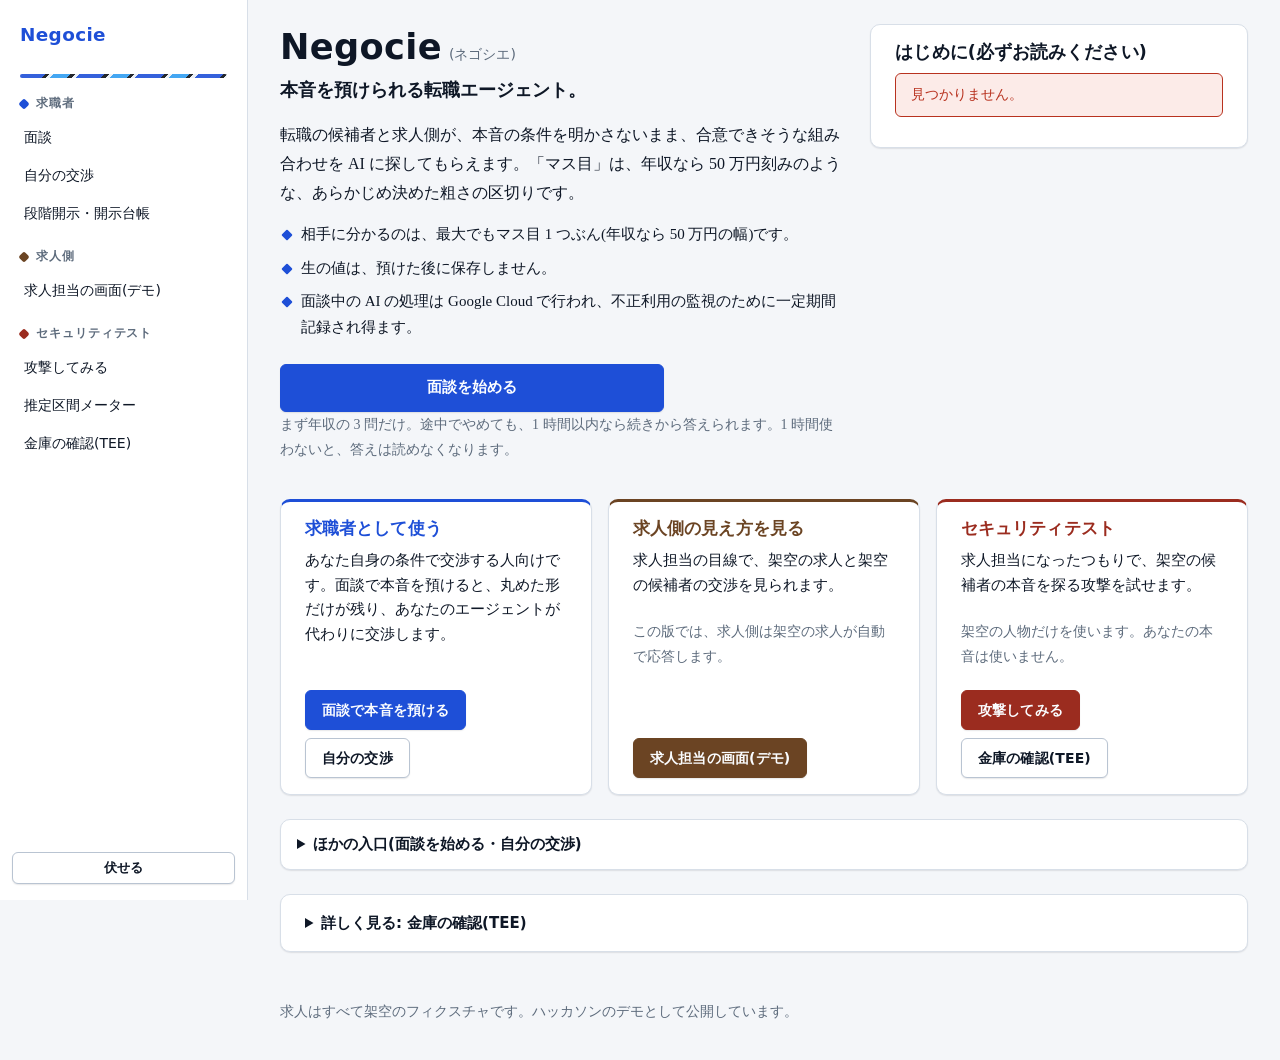
==== commit 64bdae3e: "採点 v1 r1 の指摘を直す(エミュレータの場所・言い過ぎ・期限とクッキーの説明) - Firestore エミュレータの java・jar の場所を scripts/emulator_locato" ====
--- a/static/index.html
+++ b/static/index.html
@@ -46,13 +46,14 @@
     <section class="hero" aria-labelledby="hero-title">
       <h1 id="hero-title">Negocie<span class="reading">(ネゴシエ)</span></h1>
       <p class="tagline">本音を預けられる転職エージェント。</p>
+      <p class="lead">転職の候補者と求人側が、本音の条件を明かさないまま、合意できそうな組み合わせを AI に探してもらえます。「マス目」は、年収なら 50 万円刻みのような、あらかじめ決めた粗さの区切りです。</p>
       <ul class="promises">
         <li>相手に分かるのは、最大でもマス目 1 つぶん(年収なら 50 万円の幅)です。</li>
         <li>生の値は、預けた後に保存しません。</li>
         <li>面談中の AI の処理は Google Cloud で行われ、不正利用の監視のために一定期間記録され得ます。</li>
       </ul>
       <div class="cta"><a class="btn btn-primary btn-wide" href="/interview">面談を始める</a></div>
-      <p class="note">まず年収の 3 問だけ。途中でやめても、答えた分は 1 時間は残ります。</p>
+      <p class="note">まず年収の 3 問だけ。途中でやめても、1 時間以内なら続きから答えられます。1 時間使わないと、答えは読めなくなります。</p>
     </section>
 
     <div class="grid cols-3 places">
@@ -110,7 +111,8 @@
         <h2 id="tee-title">金庫の確認(TEE)</h2>
         <p class="small muted">
           条件を預かる「金庫」が、どのプログラムを、どんな環境で動かしているか。運営者の web が確かめた結果を示します。
-          金庫の中身を運営者も見られない仕組み(TEE)で動いているかどうかが分かります。
+          TEE は、金庫を承認された環境の中で動かす仕組みです。運営者が読み出し口を通して、丸めた後の条件を読めることは変わりません。
+          くわしくは、この下の「この確認で言えること・言えないこと」に書いています。
         </p>
         <div id="tee-body"><p class="muted">読み込み中…</p></div>
       </section>
--- a/static/app.css
+++ b/static/app.css
@@ -14,10 +14,13 @@
   --border: #d8dfe8;
   --border-strong: #b9c4d2;
   /* 主役の色 */
-  --accent: #1e4fd7;      /* コバルト */
+  --accent: #1e4fd7;      /* コバルト(リンク・ラベル) */
+  --accent-fill: #1e4fd7; /* 主要ボタンの塗り */
   --accent-hover: #1a44b9;
-  --accent-text: #fbfdff;
+  --accent-text: #fbfdff; /* 場所の色の上の文字(羽の白) */
+  --on-fill: #fbfdff;     /* 主要ボタンの塗りの上の文字 */
   --accent-soft: #e4ecfb;
+  --crest: #2b6fd6;       /* ジェイの冠の青(ホバー・副次の強調) */
   --sky: #2f9df1;         /* 空色(フォーカス・強調) */
   --sky-soft: #d9eefc;
   --oak: #6b4423;         /* 樫の茶 */
@@ -68,12 +71,15 @@
     --surface-2: #1c2636;
     --text: #eef3f9;        /* 羽の白 */
     --muted: #9aa7b8;
-    --border: #2a3444;
-    --border-strong: #3f4b5e;
-    --accent: #7fb0ff;
-    --accent-hover: #9cc2ff;
-    --accent-text: #0b1220;
-    --accent-soft: #16243d;
+    --border: #3b2e22;      /* 樫の茶(暗) */
+    --border-strong: #5a4632;
+    --accent: #6a9dff;      /* 青(リンク・ラベル。地の上で 4.5:1 以上) */
+    --accent-fill: #2860dc; /* 主要ボタンの塗り(白の文字で 4.5:1 以上) */
+    --accent-hover: #3d78f0;
+    --accent-text: #0b1220; /* 場所の色(明るい青・黄土・赤)の上の文字は墨 */
+    --on-fill: #f4f8fd;     /* 青の塗りの上は羽の白 */
+    --accent-soft: #14213a;
+    --crest: #8db5ff;
     --sky: #5ec8ff;
     --sky-soft: #10304a;
     --oak: #d9b77a;
@@ -92,7 +98,7 @@
     --replay: #c7a9f0;
     --replay-bg: #2c2040;
     --zone-seeker: var(--accent);
-    --zone-seeker-bg: #16243d;
+    --zone-seeker-bg: #121d33;
     --zone-employer: #d9b77a;
     --zone-employer-bg: #33261a;
     --zone-security: #f08a7c;
@@ -133,7 +139,7 @@
 }
 
 a { color: var(--accent); text-decoration-thickness: 1px; text-underline-offset: 0.15em; }
-a:hover { text-decoration-thickness: 2px; }
+a:hover { text-decoration-thickness: 2px; color: var(--crest); }
 :focus-visible { outline: 3px solid var(--sky); outline-offset: 2px; border-radius: var(--radius-sm); }
 
 h1, h2, h3, h4 { line-height: 1.3; margin: 0 0 0.5em; letter-spacing: 0.005em; font-weight: 700; }
@@ -368,7 +374,7 @@
 }
 .btn:hover { background: var(--surface-2); }
 .btn:disabled, .btn[aria-disabled="true"] { opacity: 0.5; cursor: not-allowed; box-shadow: none; }
-.btn-primary { background: var(--accent); border-color: var(--accent); color: var(--accent-text); }
+.btn-primary { background: var(--accent-fill); border-color: var(--accent-fill); color: var(--on-fill); }
 .btn-primary:hover { background: var(--accent-hover); border-color: var(--accent-hover); }
 .btn-danger { border-color: var(--danger); color: var(--danger); }
 .btn-danger:hover { background: var(--danger-bg); }
@@ -457,7 +463,9 @@
 @media (prefers-reduced-motion: reduce) { .spinner { animation: none; } }
 
 /* 伏せる(DESIGN.md §4.11): 画面全体を地の色 1 色で覆い、どこかをタップすると戻る */
-.veil { position: fixed; inset: 0; z-index: 1000; background: var(--bg); cursor: pointer; }
+.veil { position: fixed; inset: 0; z-index: 1000; background: var(--bg); cursor: pointer; display: flex; align-items: center; justify-content: center; }
+/* 覆いに出すのは、戻り方の 1 文だけ(真っ白な画面で、壊れていると受け取られないように。「転職」「交渉」などは出さない) */
+.veil::after { content: "伏せています。\A押すと戻ります"; white-space: pre-line; text-align: center; color: var(--muted); font-family: var(--font); font-size: var(--text-title); font-weight: 600; line-height: 1.8; }
 
 /* ---- 組み合わせ・活動ログ ---- */
 
@@ -564,7 +572,7 @@
   font-variant-numeric: tabular-nums;
 }
 .steps button[aria-current="step"] { background: var(--zone-bg, var(--accent-soft)); color: var(--accent); font-weight: 700; }
-.steps button[aria-current="step"]::before { background: var(--accent); border-color: var(--accent); color: var(--accent-text); }
+.steps button[aria-current="step"]::before { background: var(--accent-fill); border-color: var(--accent-fill); color: var(--on-fill); }
 .steps button.done { color: var(--text); cursor: pointer; }
 .steps button.done::before { background: var(--ok-bg); border-color: var(--ok); color: var(--ok); content: "✓"; }
 .steps button.done:hover { background: var(--surface-2); }
@@ -688,7 +696,7 @@
   border: 1px solid var(--border);
   border-radius: 3px;
 }
-.meter-cell.in-range { background: var(--accent); border-color: var(--accent); }
+.meter-cell.in-range { background: var(--accent-fill); border-color: var(--accent-fill); }
 .meter-cell.open-end { border-style: dashed; }
 .meter-tick {
   position: absolute;
@@ -807,7 +815,7 @@
 .screen .eyebrow { color: var(--muted); font-size: 0.8rem; font-weight: 700; letter-spacing: 0.06em; margin: 0 0 var(--space-1); }
 .answers-3 { display: grid; grid-template-columns: repeat(3, 1fr); gap: var(--space-2); margin-top: var(--space-2); }
 .answers-3 .btn { padding-left: 0.4rem; padding-right: 0.4rem; white-space: nowrap; }
-.answers-3 .btn[aria-pressed="true"] { background: var(--accent); border-color: var(--accent); color: var(--accent-text); font-weight: 700; }
+.answers-3 .btn[aria-pressed="true"] { background: var(--accent-fill); border-color: var(--accent-fill); color: var(--on-fill); font-weight: 700; }
 .reach { border-left: 4px solid var(--sky); background: var(--sky-soft); }
 .reach .figure { margin: 0 0 var(--space-2); }
 .worst-list { display: grid; gap: var(--space-3); margin: 0 0 var(--space-4); }
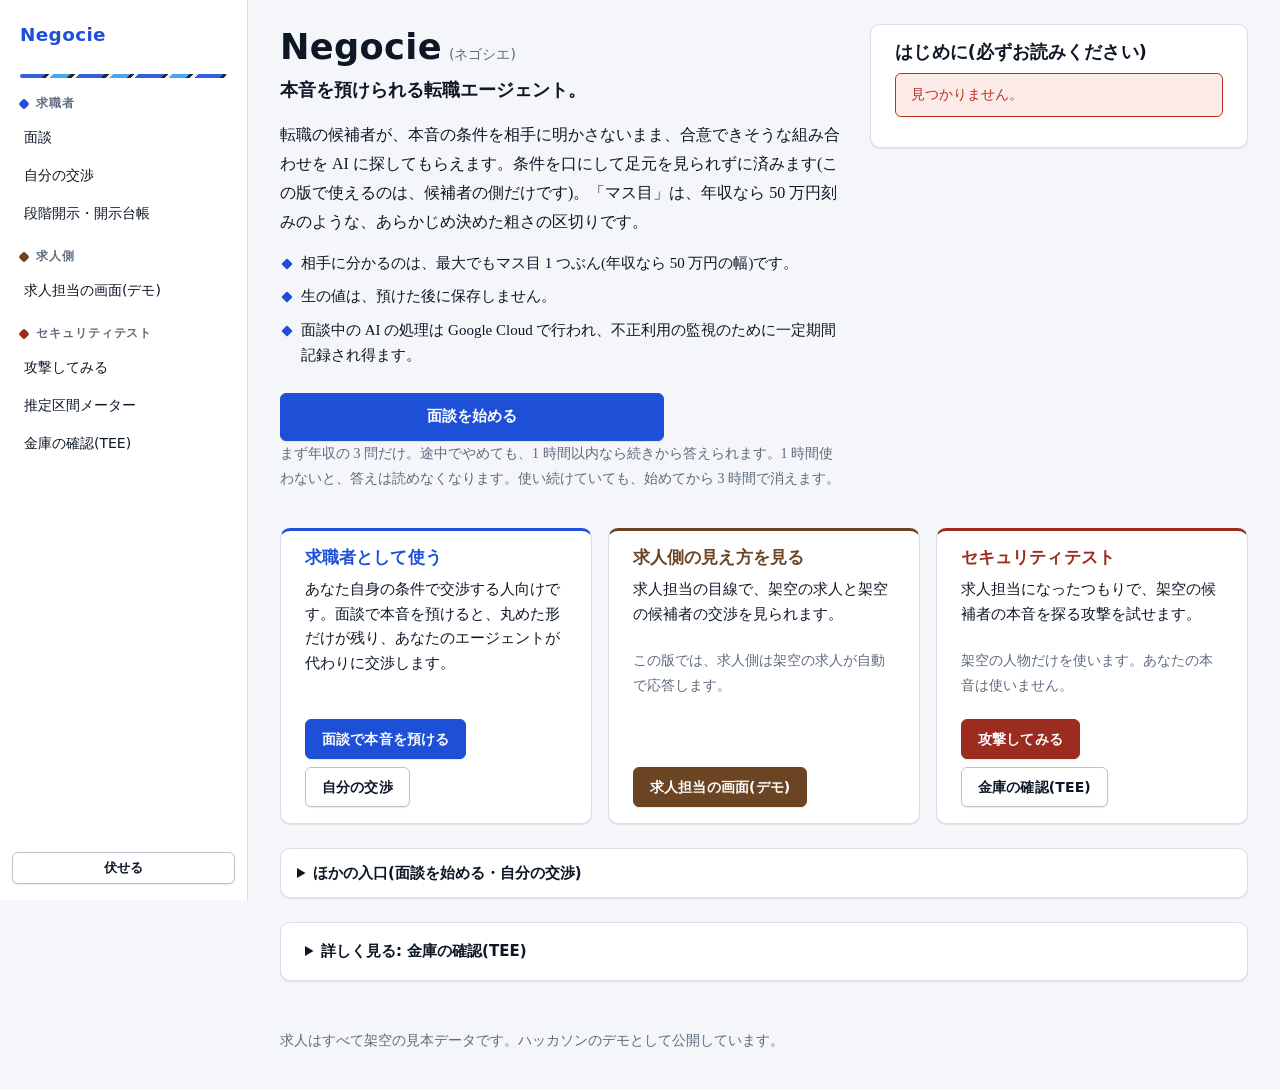
==== commit 7e202cc1: "採点 v1 r2 の指摘を直す(固定の帯を削除・終了理由の注記・期限の明記・導入を判断する人への節・開発用語の置換) - 求人分析: 預けた条件を読まずに固定で塗っていた「あなたの条件」の帯と「あなた" ====
--- a/static/index.html
+++ b/static/index.html
@@ -46,14 +46,14 @@
     <section class="hero" aria-labelledby="hero-title">
       <h1 id="hero-title">Negocie<span class="reading">(ネゴシエ)</span></h1>
       <p class="tagline">本音を預けられる転職エージェント。</p>
-      <p class="lead">転職の候補者と求人側が、本音の条件を明かさないまま、合意できそうな組み合わせを AI に探してもらえます。「マス目」は、年収なら 50 万円刻みのような、あらかじめ決めた粗さの区切りです。</p>
+      <p class="lead">転職の候補者が、本音の条件を相手に明かさないまま、合意できそうな組み合わせを AI に探してもらえます。条件を口にして足元を見られずに済みます(この版で使えるのは、候補者の側だけです)。「マス目」は、年収なら 50 万円刻みのような、あらかじめ決めた粗さの区切りです。</p>
       <ul class="promises">
         <li>相手に分かるのは、最大でもマス目 1 つぶん(年収なら 50 万円の幅)です。</li>
         <li>生の値は、預けた後に保存しません。</li>
         <li>面談中の AI の処理は Google Cloud で行われ、不正利用の監視のために一定期間記録され得ます。</li>
       </ul>
       <div class="cta"><a class="btn btn-primary btn-wide" href="/interview">面談を始める</a></div>
-      <p class="note">まず年収の 3 問だけ。途中でやめても、1 時間以内なら続きから答えられます。1 時間使わないと、答えは読めなくなります。</p>
+      <p class="note">まず年収の 3 問だけ。途中でやめても、1 時間以内なら続きから答えられます。1 時間使わないと、答えは読めなくなります。使い続けていても、始めてから 3 時間で消えます。</p>
     </section>
 
     <div class="grid cols-3 places">
@@ -120,7 +120,7 @@
   </main>
 
   <footer class="site-footer">
-    <p>求人はすべて架空のフィクスチャです。ハッカソンのデモとして公開しています。</p>
+    <p>求人はすべて架空の見本データです。ハッカソンのデモとして公開しています。</p>
   </footer>
   <div id="veil" class="veil" hidden tabindex="0" role="button" aria-label="伏せています。押すと画面に戻ります"></div>
 </body>
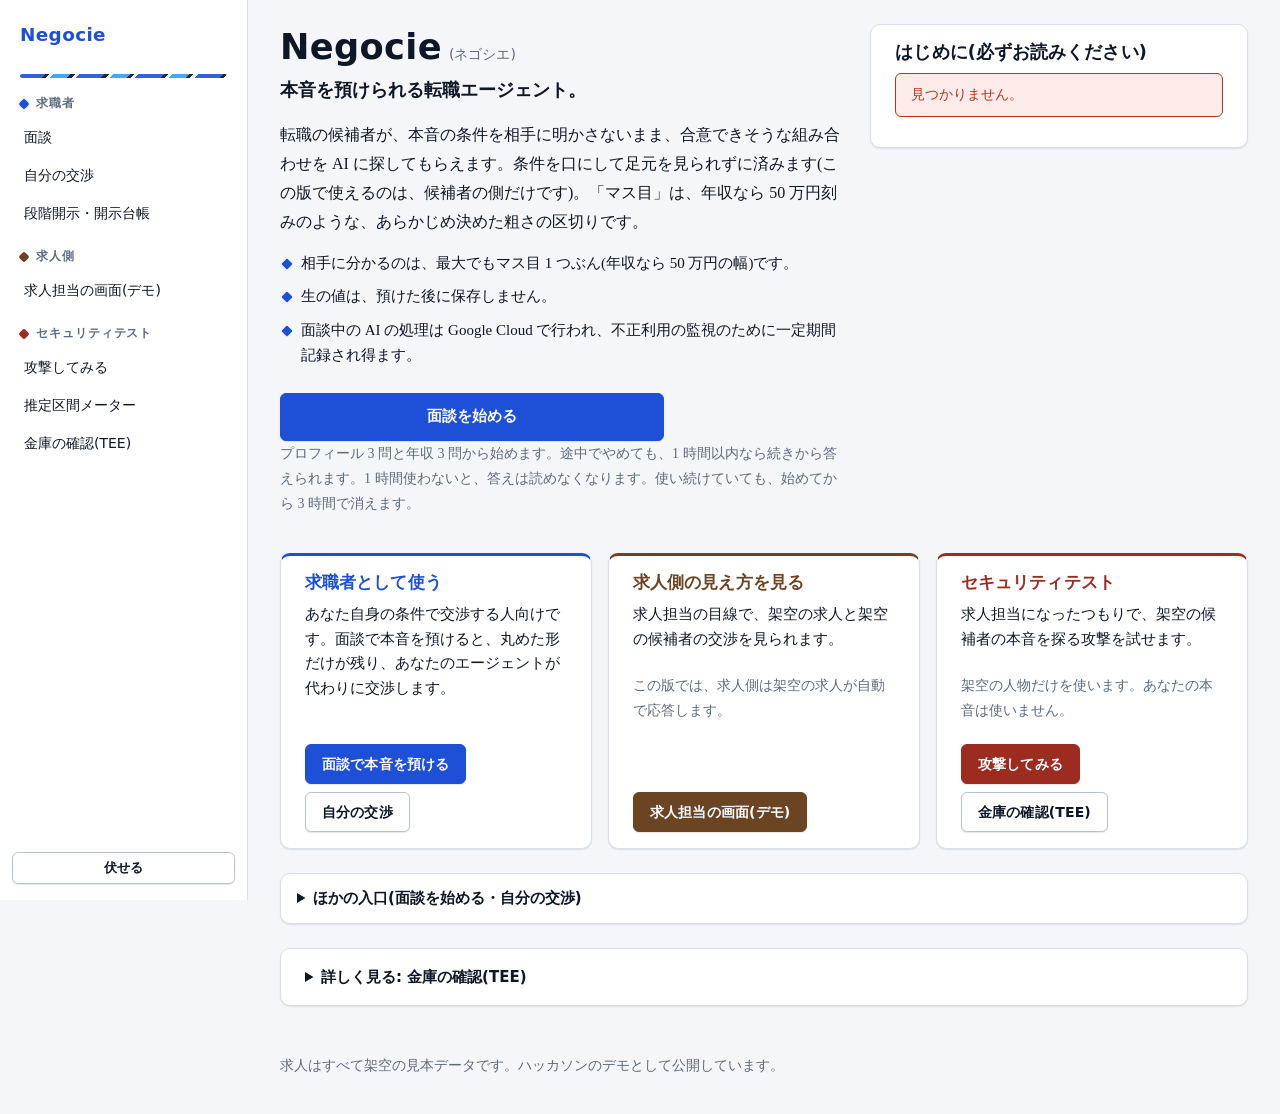
==== commit 2eb7cdc2: "採点 v1 r3 の指摘を直す(実装と食い違う記述・言い過ぎ・同時人数の上限の明記) - README 冒頭の「あなたが決めた粗さ」を「あらかじめ決めた粗さ」に直した(粗さは固定) - 面談の順を実際" ====
--- a/static/index.html
+++ b/static/index.html
@@ -53,7 +53,7 @@
         <li>面談中の AI の処理は Google Cloud で行われ、不正利用の監視のために一定期間記録され得ます。</li>
       </ul>
       <div class="cta"><a class="btn btn-primary btn-wide" href="/interview">面談を始める</a></div>
-      <p class="note">まず年収の 3 問だけ。途中でやめても、1 時間以内なら続きから答えられます。1 時間使わないと、答えは読めなくなります。使い続けていても、始めてから 3 時間で消えます。</p>
+      <p class="note">プロフィール 3 問と年収 3 問から始めます。途中でやめても、1 時間以内なら続きから答えられます。1 時間使わないと、答えは読めなくなります。使い続けていても、始めてから 3 時間で消えます。</p>
     </section>
 
     <div class="grid cols-3 places">
